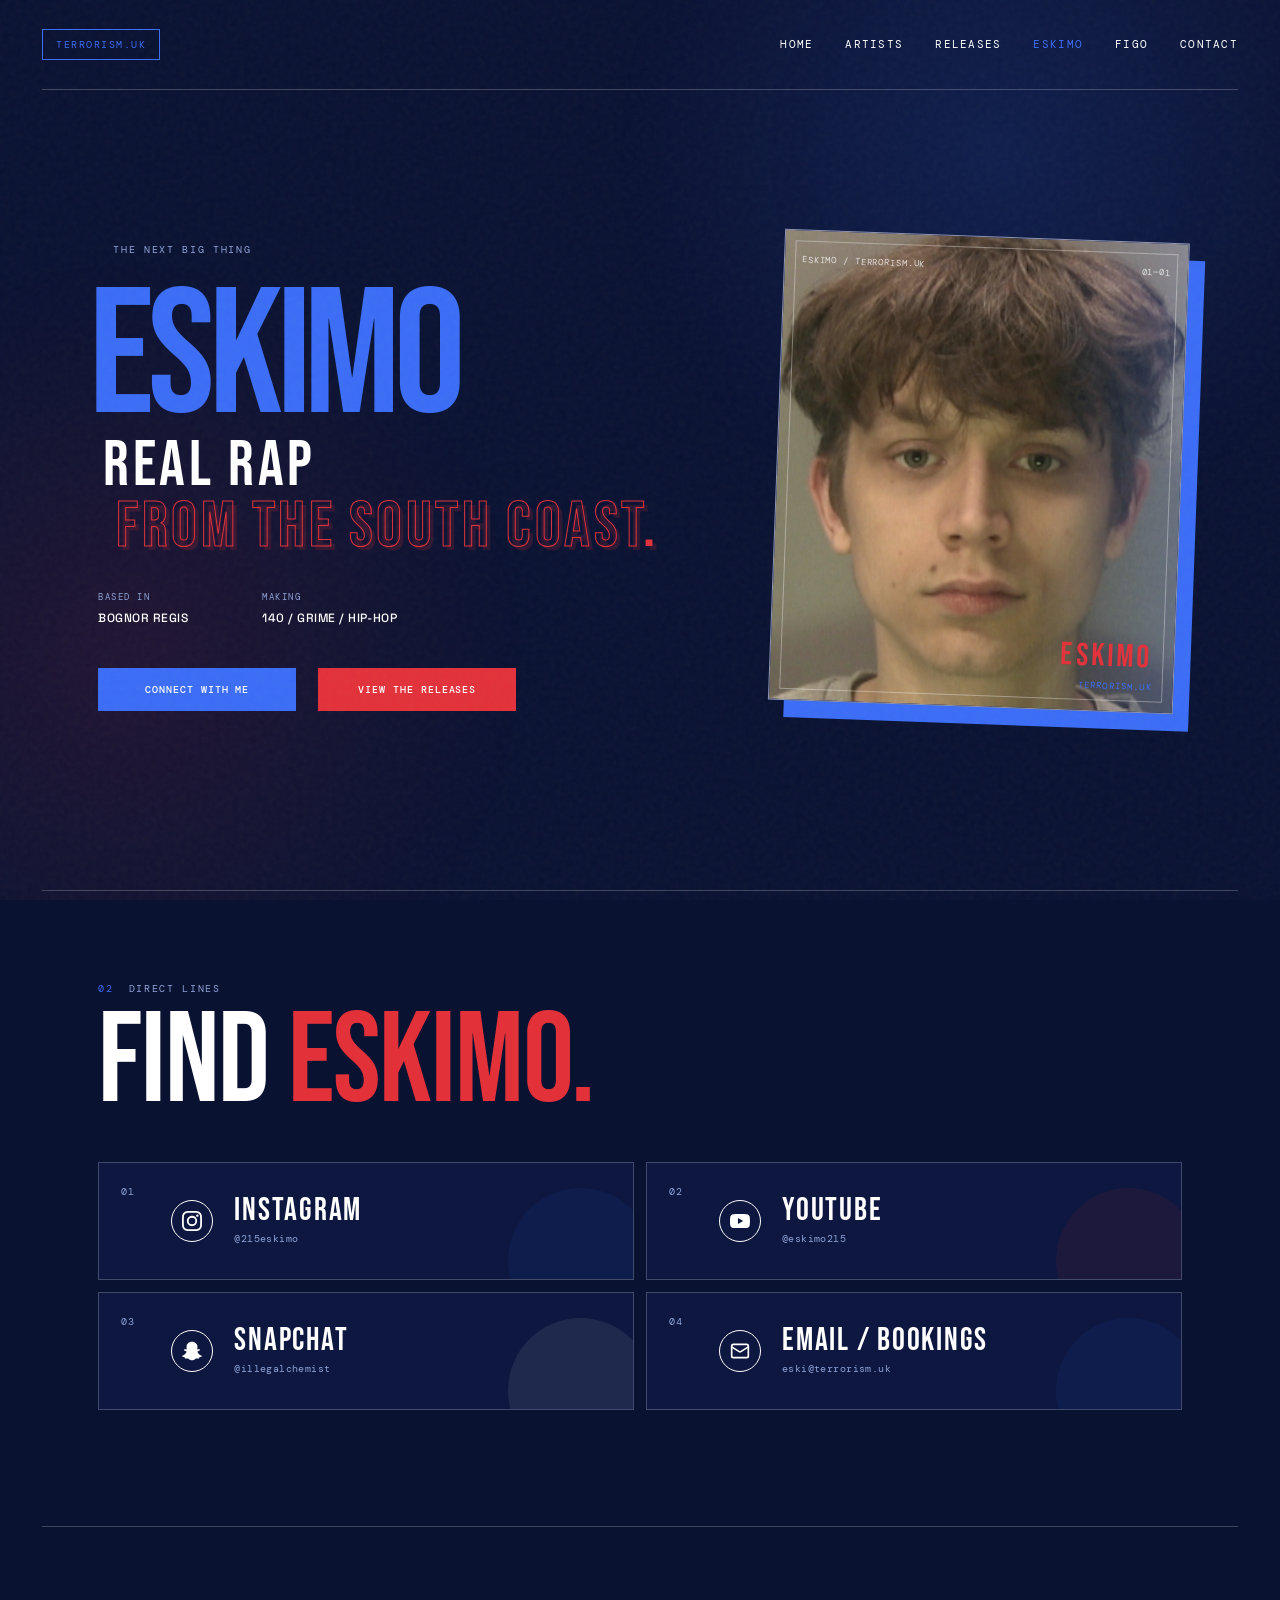
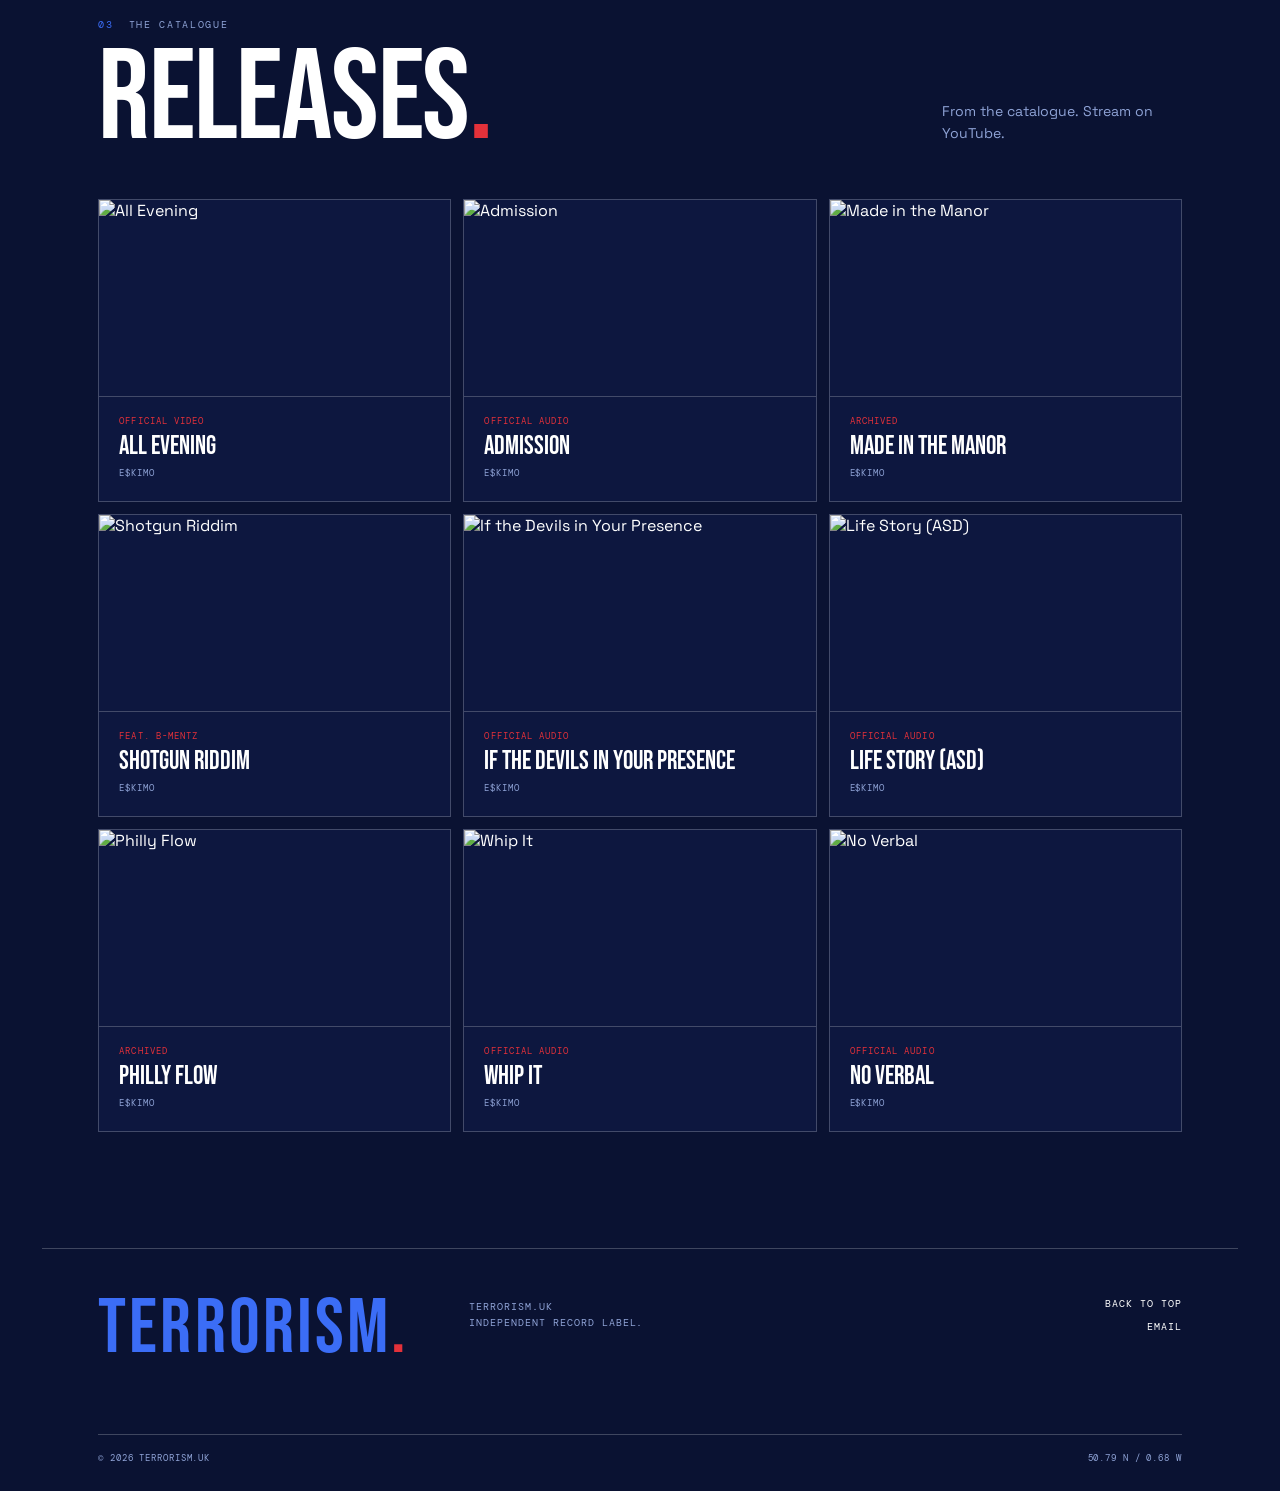
==== eskimo/index.html @ 1699b6bf "NEW ARTIST" ====
<!doctype html>
<html lang="en">
  <head>
    <meta charset="UTF-8" />
    <meta name="viewport" content="width=device-width, initial-scale=1.0, viewport-fit=cover" />
    <meta name="theme-color" content="#0a1232" />
    <meta
      name="description"
      content="Eskimo is a rapper from Bognor Regis making grime, 140 and hip-hop. Official home of terrorism.uk."
    />
    <title>Eskimo / terrorism.uk</title>
    <link rel="preconnect" href="https://fonts.googleapis.com" />
    <link rel="preconnect" href="https://fonts.gstatic.com" crossorigin />
    <link
      href="https://fonts.googleapis.com/css2?family=Bebas+Neue&family=DM+Mono:wght@400;500&family=Space+Grotesk:wght@400;500;600;700&display=swap"
      rel="stylesheet"
    />
    <link rel="stylesheet" href="../styles.css" />
    <script src="../script.js" defer></script>
  </head>
  <body>
    <div class="grain" aria-hidden="true"></div>
    <div class="site-shell">
      <header class="site-header navbar">
        <a class="brand" href="../" aria-label="terrorism.uk home">
          <span class="brand-mark">terrorism.uk</span>
        </a>

        <nav class="navbar-links" aria-label="Primary">
          <a href="../">Home</a>
          <a href="../#roster">Artists</a>
          <a href="../#releases">Releases</a>
          <a href="../eskimo/" aria-current="page">Eskimo</a>
          <a href="../figo/">Figo</a>
          <a href="mailto:eski@terrorism.uk">Contact</a>
        </nav>
      </header>

      <main id="top">
        <section class="hero" aria-labelledby="hero-title">
          <div class="hero-copy">
            <p class="eyebrow"><span></span> the next big thing</p>

            <h1 id="hero-title">
              <span class="hero-title-name">Eskimo</span>
              <span class="hero-title-location">REAL RAP</span>
              <span class="hero-title-frequency">FROM THE SOUTH COAST<span>.</span></span>
            </h1>


            <div class="hero-details" aria-label="Artist details">
              <div>
                <span class="detail-label">Based in</span>
                <strong>Bognor Regis</strong>
              </div>
              <div>
                <span class="detail-label">Making</span>
                <strong>140 / grime / hip-hop</strong>
              </div>
            </div>

            <div class="hero-actions">
              <a class="primary-link" href="#links">
                <span>Connect with me</span>
              </a>
              <a class="primary-link primary-link-red" href="#releases">
                <span>View the releases</span>
              </a>
            </div>
          </div>

          <div class="portrait-wrap">
            <div class="portrait-frame">
              <div class="portrait-meta portrait-meta-top">
                <span>Eskimo / terrorism.uk</span>
                <span>01—01</span>
              </div>


              <img
                class="portrait-image"
                src="../assets/eskimo-profile.png"
                alt="Eskimo, rapper from Bognor Regis"
              />

              <div class="portrait-stamp" aria-hidden="true">
                <span>ESKIMO</span>
                <span>terrorism.uk</span>
              </div>
            </div>

            <div class="portrait-caption">
            </div>
          </div>
        </section>

        <section class="links-section" id="links" aria-labelledby="links-title">
          <div class="section-heading">
            <div>
              <p class="eyebrow"><span>02</span> Direct lines</p>
              <h2 id="links-title">Find <em>Eskimo.</em></h2>
            </div>
          </div>

          <div class="link-list">
            <a
              class="link-card instagram-card"
              href="https://www.instagram.com/215eskimo/"
              target="_blank"
              rel="noreferrer"
            >
              <span class="link-number">01</span>
              <span class="platform-icon" aria-hidden="true">
                <svg viewBox="0 0 24 24" xmlns="http://www.w3.org/2000/svg" fill="currentColor">
                  <path d="M7.0301.084c-1.2768.0602-2.1487.264-2.911.5634-.7888.3075-1.4575.72-2.1228 1.3877-.6652.6677-1.075 1.3368-1.3802 2.127-.2954.7638-.4956 1.6365-.552 2.914-.0564 1.2775-.0689 1.6882-.0626 4.947.0062 3.2586.0206 3.6671.0825 4.9473.061 1.2765.264 2.1482.5635 2.9107.308.7889.72 1.4573 1.388 2.1228.6679.6655 1.3365 1.0743 2.1285 1.38.7632.295 1.6361.4961 2.9134.552 1.2773.056 1.6884.069 4.9462.0627 3.2578-.0062 3.668-.0207 4.9478-.0814 1.28-.0607 2.147-.2652 2.9098-.5633.7889-.3086 1.4578-.72 2.1228-1.3881.665-.6682 1.0745-1.3378 1.3795-2.1284.2957-.7632.4966-1.636.552-2.9124.056-1.2809.0692-1.6898.063-4.948-.0063-3.2583-.021-3.6668-.0817-4.9465-.0607-1.2797-.264-2.1487-.5633-2.9117-.3084-.7889-.72-1.4568-1.3876-2.1228C21.2982 1.33 20.628.9208 19.8378.6165 19.074.321 18.2017.1197 16.9244.0645 15.6471.0093 15.236-.005 11.977.0014 8.718.0076 8.31.0215 7.0301.0839m.1402 21.6932c-1.17-.0509-1.8053-.2453-2.2287-.408-.5606-.216-.96-.4771-1.3819-.895-.422-.4178-.6811-.8186-.9-1.378-.1644-.4234-.3624-1.058-.4171-2.228-.0595-1.2645-.072-1.6442-.079-4.848-.007-3.2037.0053-3.583.0607-4.848.05-1.169.2456-1.805.408-2.2282.216-.5613.4762-.96.895-1.3816.4188-.4217.8184-.6814 1.3783-.9003.423-.1651 1.0575-.3614 2.227-.4171 1.2655-.06 1.6447-.072 4.848-.079 3.2033-.007 3.5835.005 4.8495.0608 1.169.0508 1.8053.2445 2.228.408.5608.216.96.4754 1.3816.895.4217.4194.6816.8176.9005 1.3787.1653.4217.3617 1.056.4169 2.2263.0602 1.2655.0739 1.645.0796 4.848.0058 3.203-.0055 3.5834-.061 4.848-.051 1.17-.245 1.8055-.408 2.2294-.216.5604-.4763.96-.8954 1.3814-.419.4215-.8181.6811-1.3783.9-.4224.1649-1.0577.3617-2.2262.4174-1.2656.0595-1.6448.072-4.8493.079-3.2045.007-3.5825-.006-4.848-.0608M16.953 5.5864A1.44 1.44 0 1 0 18.39 4.144a1.44 1.44 0 0 0-1.437 1.4424M5.8385 12.012c.0067 3.4032 2.7706 6.1557 6.173 6.1493 3.4026-.0065 6.157-2.7701 6.1506-6.1733-.0065-3.4032-2.771-6.1565-6.174-6.1498-3.403.0067-6.156 2.771-6.1496 6.1738M8 12.0077a4 4 0 1 1 4.008 3.9921A3.9996 3.9996 0 0 1 8 12.0077"/>
                </svg>
              </span>
              <span class="link-card-copy">
                <span class="link-platform">Instagram</span>
                <span class="link-handle">@215eskimo</span>
              </span>
            </a>

            <a
              class="link-card youtube-card"
              href="https://www.youtube.com/@eskimo215"
              target="_blank"
              rel="noreferrer"
            >
              <span class="link-number">02</span>
              <span class="platform-icon" aria-hidden="true">
                <svg viewBox="0 0 24 24" xmlns="http://www.w3.org/2000/svg" fill="currentColor">
                  <path d="M23.498 6.186a3.016 3.016 0 0 0-2.122-2.136C19.505 3.545 12 3.545 12 3.545s-7.505 0-9.377.505A3.017 3.017 0 0 0 .502 6.186C0 8.07 0 12 0 12s0 3.93.502 5.814a3.016 3.016 0 0 0 2.122 2.136c1.871.505 9.376.505 9.376.505s7.505 0 9.377-.505a3.015 3.015 0 0 0 2.122-2.136C24 15.93 24 12 24 12s0-3.93-.502-5.814zM9.545 15.568V8.432L15.818 12l-6.273 3.568z"/>
                </svg>
              </span>
              <span class="link-card-copy">
                <span class="link-platform">YouTube</span>
                <span class="link-handle">@eskimo215</span>
              </span>
            </a>

            <a
              class="link-card snapchat-card"
              href="https://www.snapchat.com/add/illegalchemist"
              target="_blank"
              rel="noreferrer"
            >
              <span class="link-number">03</span>
              <span class="platform-icon" aria-hidden="true">
                <svg viewBox="0 0 24 24" xmlns="http://www.w3.org/2000/svg" fill="currentColor">
                  <path d="M12.206.793c.99 0 4.347.276 5.93 3.821.529 1.193.403 3.219.299 4.847l-.003.06c-.012.18-.022.345-.03.51.075.045.203.09.401.09.3-.016.659-.12 1.033-.301.165-.088.344-.104.464-.104.182 0 .359.029.509.09.45.149.734.479.734.838.015.449-.39.839-1.213 1.168-.089.029-.209.075-.344.119-.45.135-1.139.36-1.333.81-.09.224-.061.524.12.868l.015.015c.06.136 1.526 3.475 4.791 4.014.255.044.435.27.42.509 0 .075-.015.149-.045.225-.24.569-1.273.988-3.146 1.271-.059.091-.12.375-.164.57-.029.179-.074.36-.134.553-.076.271-.27.405-.555.405h-.03c-.135 0-.313-.031-.538-.074-.36-.075-.765-.135-1.273-.135-.3 0-.599.015-.913.074-.6.104-1.123.464-1.723.884-.853.599-1.826 1.288-3.294 1.288-.06 0-.119-.015-.18-.015h-.149c-1.468 0-2.427-.675-3.279-1.288-.599-.42-1.107-.779-1.707-.884-.314-.045-.629-.074-.928-.074-.54 0-.958.089-1.272.149-.211.043-.391.074-.54.074-.374 0-.523-.224-.583-.42-.061-.192-.09-.389-.135-.567-.046-.181-.105-.494-.166-.57-1.918-.222-2.95-.642-3.189-1.226-.031-.063-.052-.15-.055-.225-.015-.243.165-.465.42-.509 3.264-.54 4.73-3.879 4.791-4.02l.016-.029c.18-.345.224-.645.119-.869-.195-.434-.884-.658-1.332-.809-.121-.029-.24-.074-.346-.119-1.107-.435-1.257-.93-1.197-1.273.09-.479.674-.793 1.168-.793.146 0 .27.029.383.074.42.194.789.3 1.104.3.234 0 .384-.06.465-.105l-.046-.569c-.098-1.626-.225-3.651.307-4.837C7.392 1.077 10.739.807 11.727.807l.419-.015h.06z"/>
                </svg>
              </span>
              <span class="link-card-copy">
                <span class="link-platform">Snapchat</span>
                <span class="link-handle">@illegalchemist</span>
              </span>
            </a>

            <a class="link-card email-card" href="mailto:eski@terrorism.uk">
              <span class="link-number">04</span>
              <span class="platform-icon" aria-hidden="true">
                <svg viewBox="0 0 24 24" xmlns="http://www.w3.org/2000/svg" fill="none" stroke="currentColor" stroke-width="2" stroke-linecap="round" stroke-linejoin="round">
                  <rect x="2" y="4" width="20" height="16" rx="2"/>
                  <path d="m22 7-8.97 5.7a1.94 1.94 0 0 1-2.06 0L2 7"/>
                </svg>
              </span>
              <span class="link-card-copy">
                <span class="link-platform">Email / bookings</span>
                <span class="link-handle">eski@terrorism.uk</span>
              </span>
            </a>
          </div>
        </section>

        <section class="releases-section" id="releases" aria-labelledby="releases-title">
          <div class="section-heading">
            <div>
              <p class="eyebrow"><span>03</span> The catalogue</p>
              <h2 id="releases-title">Releases<em>.</em></h2>
            </div>
            <p class="section-intro">
              From the catalogue. Stream on YouTube.
            </p>
          </div>

          <div class="releases-grid">
            <a class="release-card" href="https://www.youtube.com/watch?v=vzk3LpV7M34" target="_blank" rel="noreferrer">
              <div class="release-card-media">
                <img src="https://i3.ytimg.com/vi/vzk3LpV7M34/hqdefault.jpg" alt="All Evening" />
              </div>
              <div class="release-card-meta">
                <span class="release-card-type">Official video</span>
                <span class="release-card-title">All Evening</span>
                <span class="release-card-artist">E$KIMO</span>
              </div>
            </a>

            <a class="release-card" href="https://www.youtube.com/watch?v=qd2NdU4p0q4" target="_blank" rel="noreferrer">
              <div class="release-card-media">
                <img src="https://i2.ytimg.com/vi/qd2NdU4p0q4/hqdefault.jpg" alt="Admission" />
              </div>
              <div class="release-card-meta">
                <span class="release-card-type">Official audio</span>
                <span class="release-card-title">Admission</span>
                <span class="release-card-artist">E$KIMO</span>
              </div>
            </a>

            <a class="release-card" href="https://www.youtube.com/watch?v=PYheRVXg3kE" target="_blank" rel="noreferrer">
              <div class="release-card-media">
                <img src="https://i1.ytimg.com/vi/PYheRVXg3kE/hqdefault.jpg" alt="Made in the Manor" />
              </div>
              <div class="release-card-meta">
                <span class="release-card-type">Archived</span>
                <span class="release-card-title">Made in the Manor</span>
                <span class="release-card-artist">E$KIMO</span>
              </div>
            </a>

            <a class="release-card" href="https://www.youtube.com/watch?v=fR-1kdD2FVs" target="_blank" rel="noreferrer">
              <div class="release-card-media">
                <img src="https://i3.ytimg.com/vi/fR-1kdD2FVs/hqdefault.jpg" alt="Shotgun Riddim" />
              </div>
              <div class="release-card-meta">
                <span class="release-card-type">Feat. B-Mentz</span>
                <span class="release-card-title">Shotgun Riddim</span>
                <span class="release-card-artist">E$KIMO</span>
              </div>
            </a>

            <a class="release-card" href="https://www.youtube.com/watch?v=T4jy-WvZN8s" target="_blank" rel="noreferrer">
              <div class="release-card-media">
                <img src="https://i1.ytimg.com/vi/T4jy-WvZN8s/hqdefault.jpg" alt="If the Devils in Your Presence" />
              </div>
              <div class="release-card-meta">
                <span class="release-card-type">Official audio</span>
                <span class="release-card-title">If the Devils in Your Presence</span>
                <span class="release-card-artist">E$KIMO</span>
              </div>
            </a>

            <a class="release-card" href="https://www.youtube.com/watch?v=A7NIfYHKlXw" target="_blank" rel="noreferrer">
              <div class="release-card-media">
                <img src="https://i2.ytimg.com/vi/A7NIfYHKlXw/hqdefault.jpg" alt="Life Story (ASD)" />
              </div>
              <div class="release-card-meta">
                <span class="release-card-type">Official audio</span>
                <span class="release-card-title">Life Story (ASD)</span>
                <span class="release-card-artist">E$KIMO</span>
              </div>
            </a>

            <a class="release-card" href="https://www.youtube.com/watch?v=W2d-I_ZFsV0" target="_blank" rel="noreferrer">
              <div class="release-card-media">
                <img src="https://i4.ytimg.com/vi/W2d-I_ZFsV0/hqdefault.jpg" alt="Philly Flow" />
              </div>
              <div class="release-card-meta">
                <span class="release-card-type">Archived</span>
                <span class="release-card-title">Philly Flow</span>
                <span class="release-card-artist">E$KIMO</span>
              </div>
            </a>

            <a class="release-card" href="https://www.youtube.com/watch?v=vEQ6nJc_kqc" target="_blank" rel="noreferrer">
              <div class="release-card-media">
                <img src="https://i3.ytimg.com/vi/vEQ6nJc_kqc/hqdefault.jpg" alt="Whip It" />
              </div>
              <div class="release-card-meta">
                <span class="release-card-type">Official audio</span>
                <span class="release-card-title">Whip It</span>
                <span class="release-card-artist">E$KIMO</span>
              </div>
            </a>

            <a class="release-card" href="https://www.youtube.com/watch?v=2YgL1L6O3sY" target="_blank" rel="noreferrer">
              <div class="release-card-media">
                <img src="https://i3.ytimg.com/vi/2YgL1L6O3sY/hqdefault.jpg" alt="No Verbal" />
              </div>
              <div class="release-card-meta">
                <span class="release-card-type">Official audio</span>
                <span class="release-card-title">No Verbal</span>
                <span class="release-card-artist">E$KIMO</span>
              </div>
            </a>
          </div>
        </section>

        <section class="signal-strip" aria-label="Coming soon message"></section>
      </main>

      <footer class="site-footer">
        <div class="footer-main">
          <span class="footer-logo">TERRORISM<span>.</span></span>
          <p>terrorism.uk<br />Independent record label.</p>
          <div class="footer-actions">
            <a href="#top">Back to top</a>
            <a href="mailto:eski@terrorism.uk">Email</a>
          </div>
        </div>
        <div class="footer-bottom">
          <span>&copy; <span id="year">2026</span> terrorism.uk</span>
          <span>50.79 N / 0.68 W</span>
        </div>
      </footer>
    </div>
  </body>
</html>
---- styles.css ----
:root {
  --ink: #0a1232;
  --ink-soft: #0f1a45;
  --paper: #ffffff;
  --muted: #8fa3d6;
  --acid: #3b6df6;
  --coral: #e3313a;
  --line: rgba(255, 255, 255, 0.22);
  --display: "Bebas Neue", Impact, "Arial Narrow", sans-serif;
  --body: "Space Grotesk", Arial, sans-serif;
  --mono: "DM Mono", "Courier New", monospace;
}

* {
  box-sizing: border-box;
}

html {
  scroll-behavior: smooth;
}

body {
  margin: 0;
  overflow-x: hidden;
  background: var(--ink);
  color: var(--paper);
  font-family: var(--body);
  -webkit-font-smoothing: antialiased;
  -webkit-text-size-adjust: 100%;
  text-size-adjust: 100%;
}

body::before,
body::after {
  position: fixed;
  z-index: -2;
  display: block;
  content: "";
  pointer-events: none;
}

body::before {
  inset: 0;
  background:
    radial-gradient(circle at 78% 17%, rgba(59, 109, 246, 0.14), transparent 24rem),
    radial-gradient(circle at 10% 73%, rgba(227, 49, 58, 0.1), transparent 25rem);
}

body::after {
  inset: 0;
  z-index: 5;
  opacity: 0.06;
  background-image: url("data:image/svg+xml,%3Csvg viewBox='0 0 180 180' xmlns='http://www.w3.org/2000/svg'%3E%3Cfilter id='n'%3E%3CfeTurbulence type='fractalNoise' baseFrequency='.85' numOctaves='4' stitchTiles='stitch'/%3E%3C/filter%3E%3Crect width='100%25' height='100%25' filter='url(%23n)' opacity='.65'/%3E%3C/svg%3E");
  pointer-events: none;
}

a {
  color: inherit;
  text-decoration: none;
}

button,
a {
  -webkit-tap-highlight-color: transparent;
  touch-action: manipulation;
}

::selection {
  background: var(--acid);
  color: var(--ink);
}

.site-shell {
  width: min(100%, 1440px);
  margin: 0 auto;
  padding: 0 42px;
}

.site-header {
  display: grid;
  grid-template-columns: 1fr auto 1fr;
  align-items: center;
  min-height: 90px;
  border-bottom: 1px solid var(--line);
  font-family: var(--mono);
  font-size: 0.66rem;
  letter-spacing: 0.12em;
  text-transform: uppercase;
}

.brand {
  display: inline-flex;
  align-items: center;
  gap: 12px;
  justify-self: start;
  width: max-content;
}

.brand-mark {
  display: inline-flex;
  align-items: center;
  justify-content: center;
  width: max-content;
  min-width: 31px;
  height: 31px;
  padding: 0 13px;
  border: 1px solid var(--acid);
  color: var(--acid);
  font-family: var(--mono);
  font-size: 0.6rem;
  letter-spacing: 0.16em;
  line-height: 1;
}

.header-status {
  display: flex;
  align-items: center;
  gap: 9px;
  color: var(--muted);
}

.status-dot {
  width: 7px;
  height: 7px;
  border-radius: 50%;
  background: var(--acid);
  box-shadow: 0 0 0 4px rgba(59, 109, 246, 0.35);
}

.header-contact {
  display: inline-flex;
  align-items: center;
  gap: 12px;
  justify-self: end;
  color: #9db8ff;
  transition: color 180ms ease;
}

.header-contact:hover,
.header-contact:focus-visible {
  color: var(--paper);
}

.hero {
  display: grid;
  grid-template-columns: minmax(0, 1fr) minmax(350px, 0.72fr);
  gap: clamp(48px, 9vw, 144px);
  align-items: center;
  min-height: min(800px, calc(100vh - 90px));
  padding: 92px 4.4vw 108px;
}

.hero-copy {
  position: relative;
  z-index: 1;
  padding-bottom: 9px;
}

.eyebrow {
  display: flex;
  align-items: center;
  gap: 15px;
  margin: 0 0 26px;
  color: var(--muted);
  font-family: var(--mono);
  font-size: 0.65rem;
  letter-spacing: 0.16em;
  line-height: 1.2;
  text-transform: uppercase;
}

.eyebrow span {
  color: var(--acid);
}

h1,
h2,
p {
  margin-top: 0;
}

h1 {
  display: flex;
  flex-direction: column;
  margin-bottom: 33px;
  font-family: var(--display);
  font-weight: 400;
  line-height: 0.77;
  text-transform: uppercase;
}

.hero-title-name {
  margin-left: -0.05em;
  color: var(--acid);
  font-size: clamp(5.4rem, 14vw, 13.2rem);
  letter-spacing: -0.035em;
  line-height: 0.85;
}

.hero-title-location,
.hero-title-frequency {
  position: relative;
  width: max-content;
  margin-left: 0.08em;
  font-size: clamp(2.35rem, 5vw, 4.9rem);
  letter-spacing: 0.055em;
  line-height: 0.96;
}

.hero-title-frequency {
  margin-left: 0.28em;
}

.hero-title-location {
  color: var(--paper);
}

.hero-title-frequency {
  color: transparent;
  -webkit-text-stroke: 1px var(--coral);
  text-shadow: 4px 4px 0 rgba(227, 49, 58, 0.16);
}

.hero-title-frequency span {
  color: var(--coral);
  -webkit-text-stroke: 0;
}

.hero-intro {
  max-width: 375px;
  margin-bottom: 35px;
  color: var(--paper);
  font-size: clamp(0.98rem, 1.45vw, 1.15rem);
  line-height: 1.55;
}

.hero-details {
  display: grid;
  grid-template-columns: repeat(2, minmax(130px, max-content));
  gap: 34px;
  margin-bottom: 42px;
}

.hero-details > div {
  display: flex;
  flex-direction: column;
  gap: 8px;
}

.detail-label {
  color: var(--muted);
  font-family: var(--mono);
  font-size: 0.58rem;
  letter-spacing: 0.16em;
  text-transform: uppercase;
}

.hero-details strong {
  max-width: 180px;
  color: var(--paper);
  font-size: 0.75rem;
  font-weight: 500;
  letter-spacing: 0.04em;
  line-height: 1.25;
  text-transform: uppercase;
}

.hero-actions {
  display: flex;
  align-items: center;
  gap: 22px;
}

.primary-link {
  display: inline-flex;
  align-items: center;
  justify-content: center;
  gap: 27px;
  min-width: 198px;
  padding: 15px 18px;
  background: var(--acid);
  color: var(--paper);
  font-family: var(--mono);
  font-size: 0.65rem;
  font-weight: 500;
  letter-spacing: 0.09em;
  text-align: center;
  text-transform: uppercase;
  transition: background 180ms ease, transform 180ms ease, color 180ms ease;
}

.primary-link:hover,
.primary-link:focus-visible {
  background: var(--paper);
  color: var(--ink);
  transform: translate(3px, -3px);
}

.primary-link-red {
  background: var(--coral);
}

.action-note {
  color: var(--muted);
  font-family: var(--mono);
  font-size: 0.58rem;
  letter-spacing: 0.11em;
  text-transform: uppercase;
}

.portrait-wrap {
  width: min(100%, 480px);
  justify-self: end;
  transform: rotate(2.1deg);
}

.portrait-frame {
  position: relative;
  aspect-ratio: 0.86;
  overflow: hidden;
  border: 1px solid rgba(255, 255, 255, 0.5);
  background: #1b2860;
  box-shadow: 16px 17px 0 var(--acid);
  isolation: isolate;
}

.portrait-frame::before,
.portrait-frame::after {
  position: absolute;
  z-index: 3;
  content: "";
  pointer-events: none;
}

.portrait-frame::before {
  inset: 10px;
  border: 1px solid rgba(255, 255, 255, 0.35);
}

.portrait-frame::after {
  top: 0;
  right: 0;
  width: 35%;
  height: 100%;
  background: linear-gradient(90deg, transparent, rgba(59, 109, 246, 0.3));
  mix-blend-mode: screen;
}

.portrait-meta {
  position: absolute;
  z-index: 4;
  display: flex;
  justify-content: space-between;
  width: calc(100% - 34px);
  color: rgba(255, 255, 255, 0.78);
  font-family: var(--mono);
  font-size: 0.55rem;
  letter-spacing: 0.1em;
  text-transform: uppercase;
}

.portrait-meta-top {
  top: 23px;
  left: 17px;
}

.portrait-fallback,
.portrait-image {
  position: absolute;
  inset: 0;
  width: 100%;
  height: 100%;
}

.portrait-fallback {
  overflow: hidden;
  background:
    radial-gradient(ellipse at 46% 38%, rgba(255, 255, 255, 0.85) 0 19%, transparent 19.4%),
    radial-gradient(ellipse at 47% 37%, rgba(100, 118, 200, 0.7) 0 30%, transparent 30.4%),
    linear-gradient(118deg, #4a5ba0 0%, #2a3970 42%, #0f1a45 100%);
  transition: opacity 300ms ease;
}

.portrait-fallback::before {
  position: absolute;
  top: 16%;
  left: 17%;
  width: 66%;
  height: 74%;
  border: 1px solid rgba(255, 255, 255, 0.3);
  border-radius: 49% 49% 44% 44%;
  box-shadow: 0 0 0 30px rgba(255, 255, 255, 0.06), 0 0 0 58px rgba(255, 255, 255, 0.05);
  content: "";
  transform: rotate(-7deg);
}

.portrait-fallback::after {
  position: absolute;
  right: -9%;
  bottom: -4%;
  width: 78%;
  height: 33%;
  border-radius: 50% 50% 0 0;
  background: rgba(10, 18, 50, 0.8);
  content: "";
  transform: rotate(-3deg);
}

.fallback-mark {
  position: absolute;
  top: 20%;
  left: 23%;
  z-index: 1;
  color: rgba(143, 163, 214, 0.9);
  font-family: var(--display);
  font-size: clamp(13rem, 22vw, 20rem);
  line-height: 0.7;
  mix-blend-mode: multiply;
  transform: rotate(-7deg);
}

.fallback-cross {
  position: absolute;
  top: 49%;
  left: 8%;
  z-index: 2;
  width: 84%;
  height: 1px;
  background: var(--coral);
  box-shadow: 0 9px 0 rgba(227, 49, 58, 0.45);
}

.fallback-caption {
  position: absolute;
  bottom: 13%;
  left: 17px;
  z-index: 4;
  color: var(--paper);
  font-family: var(--mono);
  font-size: 0.6rem;
  letter-spacing: 0.12em;
  line-height: 1.65;
  text-transform: uppercase;
}

.portrait-image {
  z-index: 2;
  object-fit: cover;
  opacity: 0;
  filter: saturate(0.72) contrast(1.06);
  transition: opacity 350ms ease;
}

.portrait-frame.photo-ready .portrait-image {
  opacity: 1;
}

.portrait-frame.photo-ready .portrait-fallback {
  opacity: 0;
}

.portrait-stamp {
  position: absolute;
  right: 21px;
  bottom: 20px;
  z-index: 4;
  display: flex;
  flex-direction: column;
  align-items: flex-end;
  gap: 4px;
  color: var(--acid);
  font-family: var(--mono);
  font-size: 0.56rem;
  letter-spacing: 0.13em;
  line-height: 1.2;
  text-align: right;
  text-transform: uppercase;
}

.portrait-stamp span:first-child {
  color: var(--coral);
  font-family: var(--display);
  font-size: 2rem;
  letter-spacing: 0.1em;
}

.portrait-caption {
  display: flex;
  justify-content: space-between;
  gap: 15px;
  padding-top: 20px;
  color: var(--muted);
  font-family: var(--mono);
  font-size: 0.58rem;
  letter-spacing: 0.09em;
  line-height: 1.45;
  text-transform: uppercase;
}

.portrait-caption span:last-child {
  color: var(--acid);
  text-align: right;
}

.links-section {
  padding: 92px 4.4vw 116px;
  border-top: 1px solid var(--line);
}

.section-heading {
  display: flex;
  align-items: flex-end;
  justify-content: space-between;
  gap: 40px;
  margin-bottom: 49px;
}

.section-heading .eyebrow {
  margin-bottom: 18px;
}

h2 {
  margin-bottom: 0;
  color: var(--paper);
  font-family: var(--display);
  font-size: clamp(4.5rem, 10vw, 8.8rem);
  font-weight: 400;
  letter-spacing: -0.01em;
  line-height: 0.78;
  text-transform: uppercase;
}

h2 em {
  color: var(--coral);
  font-style: normal;
}

.section-intro {
  max-width: 240px;
  margin-bottom: 5px;
  color: var(--muted);
  font-size: 0.88rem;
  line-height: 1.55;
}

.link-list {
  display: grid;
  grid-template-columns: repeat(2, minmax(0, 1fr));
  gap: 12px;
}

.link-card {
  position: relative;
  display: grid;
  grid-template-columns: 32px 45px minmax(0, 1fr);
  align-items: center;
  min-height: 118px;
  gap: 18px;
  padding: 20px 22px;
  overflow: hidden;
  border: 1px solid var(--line);
  background: rgba(15, 26, 69, 0.7);
  transition: color 200ms ease, border-color 200ms ease, transform 200ms ease, background 200ms ease;
}

.link-card::after {
  position: absolute;
  right: -20px;
  bottom: -54px;
  width: 145px;
  height: 145px;
  border-radius: 50%;
  background: var(--card-accent, var(--acid));
  content: "";
  opacity: 0.08;
  transition: transform 300ms ease, opacity 300ms ease;
}

.link-card:hover,
.link-card:focus-visible {
  z-index: 1;
  border-color: var(--card-accent, var(--acid));
  background: var(--card-accent, var(--acid));
  color: var(--paper);
  transform: translateY(-4px);
}

.link-card:hover::after,
.link-card:focus-visible::after {
  opacity: 0.16;
  transform: scale(1.65);
}

.link-number {
  align-self: start;
  padding-top: 2px;
  color: var(--muted);
  font-family: var(--mono);
  font-size: 0.6rem;
  letter-spacing: 0.08em;
}

.link-card:hover .link-number,
.link-card:focus-visible .link-number {
  color: rgba(255, 255, 255, 0.75);
}

.platform-icon {
  position: relative;
  z-index: 1;
  display: grid;
  width: 42px;
  height: 42px;
  place-items: center;
  border: 1px solid currentColor;
  border-radius: 50%;
}

.platform-icon svg {
  display: block;
  width: 20px;
  height: 20px;
}

.link-card-copy {
  position: relative;
  z-index: 1;
  display: flex;
  flex-direction: column;
  gap: 6px;
  min-width: 0;
}

.link-platform {
  font-family: var(--display);
  font-size: 2rem;
  letter-spacing: 0.055em;
  line-height: 0.9;
  text-transform: uppercase;
}

.link-handle {
  overflow: hidden;
  color: var(--muted);
  font-family: var(--mono);
  font-size: 0.64rem;
  letter-spacing: 0.04em;
  line-height: 1.3;
  text-overflow: ellipsis;
  white-space: nowrap;
}

.link-card:hover .link-handle,
.link-card:focus-visible .link-handle {
  color: rgba(255, 255, 255, 0.85);
}

.instagram-card {
  --card-accent: var(--acid);
}

.youtube-card {
  --card-accent: var(--coral);
}

.snapchat-card {
  --card-accent: #ffffff;
}

.snapchat-card:hover,
.snapchat-card:focus-visible {
  color: var(--ink);
}

.snapchat-card:hover .link-number,
.snapchat-card:focus-visible .link-number,
.snapchat-card:hover .link-handle,
.snapchat-card:focus-visible .link-handle {
  color: rgba(10, 18, 50, 0.65);
}

.email-card {
  --card-accent: #3b6df6;
}

.soundcloud-card {
  --card-accent: var(--coral);
}

.signal-strip {
  display: flex;
  align-items: center;
  gap: 22px;
  padding: 17px 4.4vw;
  border-top: 1px solid var(--line);
  border-bottom: 1px solid var(--line);
  color: var(--acid);
  font-family: var(--mono);
  font-size: 0.6rem;
  letter-spacing: 0.12em;
  line-height: 1;
  text-transform: uppercase;
}

.signal-strip-line {
  width: min(100px, 12vw);
  height: 1px;
  background: var(--acid);
}

.signal-strip-line-short {
  width: 28px;
  background: var(--coral);
}

.signal-strip:empty {
  display: block;
  height: 1px;
  padding: 0;
  border: none;
  border-bottom: 1px solid var(--line);
}

.site-footer {
  padding: 50px 4.4vw 26px;
}

.footer-main {
  display: grid;
  grid-template-columns: 1fr 1fr 1fr;
  align-items: start;
  gap: 30px;
  padding-bottom: 74px;
}

.footer-logo {
  color: var(--acid);
  font-family: var(--display);
  font-size: clamp(3rem, 6vw, 5.3rem);
  letter-spacing: 0.04em;
  line-height: 0.8;
}

.footer-logo span {
  color: var(--coral);
}

.footer-main p {
  margin-bottom: 0;
  color: var(--muted);
  font-family: var(--mono);
  font-size: 0.6rem;
  letter-spacing: 0.1em;
  line-height: 1.7;
  text-transform: uppercase;
}

.footer-actions {
  display: flex;
  flex-direction: column;
  align-items: flex-end;
  gap: 13px;
  font-family: var(--mono);
  font-size: 0.6rem;
  letter-spacing: 0.1em;
  line-height: 1;
  text-transform: uppercase;
}

.footer-actions a {
  color: var(--paper);
  transition: color 180ms ease;
}

.footer-actions a:hover,
.footer-actions a:focus-visible {
  color: var(--acid);
}

.footer-bottom {
  display: flex;
  justify-content: space-between;
  gap: 20px;
  padding-top: 17px;
  border-top: 1px solid var(--line);
  color: var(--muted);
  font-family: var(--mono);
  font-size: 0.55rem;
  letter-spacing: 0.1em;
  line-height: 1.4;
  text-transform: uppercase;
}

:focus-visible {
  outline: 2px solid var(--acid);
  outline-offset: 5px;
}

@media (max-width: 900px) {
  .site-shell {
    padding: 0 24px;
  }

  .hero {
    grid-template-columns: minmax(0, 1fr) minmax(280px, 0.65fr);
    gap: 44px;
    padding-right: 2vw;
    padding-left: 2vw;
  }

  .hero-title-name {
    font-size: clamp(5rem, 13.5vw, 9.6rem);
  }

  .hero-title-location,
  .hero-title-frequency {
    font-size: clamp(2rem, 4.8vw, 3.8rem);
  }

  .links-section,
  .signal-strip,
  .site-footer {
    padding-right: 2vw;
    padding-left: 2vw;
  }
}

@media (max-width: 780px) {
  .site-shell {
    padding: 0 16px;
  }

  .site-header {
    grid-template-columns: 1fr auto;
    min-height: 74px;
  }

  .header-status {
    display: none;
  }

  .header-contact {
    font-size: 0.6rem;
  }

  .hero {
    display: flex;
    flex-direction: column;
    align-items: stretch;
    min-height: auto;
    gap: 56px;
    padding: 56px 0 92px;
  }

  .hero-copy {
    padding: 0;
  }

  .eyebrow {
    margin-bottom: 21px;
  }

  h1 {
    margin-bottom: 28px;
  }

  .hero-title-name {
    font-size: clamp(5.6rem, 22vw, 9.4rem);
  }

  .hero-title-location,
  .hero-title-frequency {
    margin-left: 0.04em;
    font-size: clamp(2.2rem, 11vw, 4.2rem);
  }

  .hero-intro {
    max-width: 320px;
    margin-bottom: 30px;
    font-size: 0.95rem;
  }

  .hero-details {
    grid-template-columns: repeat(2, minmax(120px, max-content));
    gap: 18px;
    margin-bottom: 36px;
  }

  .hero-details strong {
    max-width: 145px;
    font-size: 0.66rem;
  }

  .hero-actions {
    align-items: flex-start;
    flex-direction: column;
    gap: 16px;
  }

  .portrait-wrap {
    width: calc(100% - 15px);
    max-width: 430px;
    margin-right: 3px;
    margin-left: auto;
  }

  .portrait-frame {
    box-shadow: 11px 12px 0 var(--acid);
  }

  .links-section {
    padding-top: 70px;
    padding-bottom: 87px;
  }

  .section-heading {
    display: block;
    margin-bottom: 36px;
  }

  .section-heading .eyebrow {
    margin-bottom: 17px;
  }

  h2 {
    font-size: clamp(4.8rem, 20vw, 7rem);
  }

  .section-intro {
    max-width: 280px;
    margin: 26px 0 0;
    font-size: 0.8rem;
  }

  .link-list {
    grid-template-columns: 1fr;
    gap: 9px;
  }

  .link-card {
    grid-template-columns: 25px 44px minmax(0, 1fr);
    min-height: 116px;
    gap: 13px;
    padding: 16px 15px;
  }

  .link-platform {
    font-size: 1.8rem;
  }

  .link-handle {
    font-size: 0.58rem;
  }

  .signal-strip {
    flex-wrap: wrap;
    gap: 12px 15px;
    padding: 16px 0;
    font-size: 0.53rem;
  }

  .signal-strip-line {
    width: 33px;
  }

  .site-footer {
    padding: 42px 0 max(21px, env(safe-area-inset-bottom));
  }

  .footer-main {
    grid-template-columns: 1fr 1fr;
    gap: 34px 20px;
    padding-bottom: 57px;
  }

  .footer-logo {
    font-size: 4.2rem;
  }

  .footer-main p {
    grid-column: 1 / -1;
    grid-row: 2;
  }

  .footer-actions {
    grid-column: 2;
    grid-row: 1;
  }

  .footer-bottom {
    flex-wrap: wrap;
    justify-content: flex-start;
    gap: 7px 18px;
  }
}

@media (max-width: 380px) {
  .site-shell {
    padding: 0 12px;
  }

  .brand-mark {
    font-size: 0.52rem;
    letter-spacing: 0.13em;
    padding: 0 10px;
  }

  .hero {
    gap: 44px;
    padding-top: 44px;
    padding-bottom: 76px;
  }

  .hero-title-name {
    font-size: clamp(5rem, 26vw, 8rem);
  }

  .hero-details {
    grid-template-columns: repeat(2, minmax(105px, max-content));
    gap: 13px;
  }

  .hero-details strong {
    font-size: 0.62rem;
  }

  .primary-link {
    min-width: 100%;
  }

  .link-card {
    grid-template-columns: 20px 38px minmax(0, 1fr);
    gap: 9px;
    padding: 14px 12px;
  }

  .link-platform {
    font-size: 1.6rem;
  }

  .link-handle {
    font-size: 0.55rem;
  }
}

@media (prefers-reduced-motion: reduce) {
  html {
    scroll-behavior: auto;
  }

  *,
  *::before,
  *::after {
    transition-duration: 0.01ms !important;
  }
}

/* ===== Label home portal ===== */
.site-header.navbar {
  grid-template-columns: auto 1fr;
}

.navbar-links {
  display: flex;
  align-items: center;
  justify-content: flex-end;
  gap: 32px;
}

.navbar-links a {
  color: var(--paper);
  transition: color 180ms ease;
}

.navbar-links a[aria-current="page"] {
  color: var(--acid);
}

.navbar-links a:hover,
.navbar-links a:focus-visible {
  color: var(--acid);
}

.home-hero {
  grid-template-columns: minmax(0, 1fr) minmax(320px, 0.62fr);
}

.home-hero h1 {
  flex-direction: row;
  flex-wrap: nowrap;
  align-items: baseline;
  column-gap: 0.02em;
}

.home-title-name {
  margin-left: -0.02em;
  color: var(--acid);
  font-size: clamp(3.4rem, 8vw, 7.6rem);
  letter-spacing: -0.01em;
  line-height: 0.85;
}

.home-title-tld {
  width: max-content;
  margin-left: 0.1em;
  color: transparent;
  -webkit-text-stroke: 1px var(--coral);
  text-shadow: 4px 4px 0 rgba(227, 49, 58, 0.16);
  font-size: clamp(2.3rem, 5.5vw, 5.6rem);
  line-height: 1;
}

.home-title-tld span {
  color: var(--coral);
  -webkit-text-stroke: 0;
}

.label-plate {
  position: relative;
  display: flex;
  flex-direction: column;
  justify-content: space-between;
  justify-self: end;
  width: min(100%, 480px);
  aspect-ratio: 1;
  padding: 30px;
  overflow: hidden;
  border: 1px solid rgba(255, 255, 255, 0.5);
  background: #1b2860;
  box-shadow: 16px 17px 0 var(--coral);
  transform: rotate(-2deg);
  isolation: isolate;
}

.label-plate::after {
  position: absolute;
  top: 0;
  right: 0;
  z-index: 1;
  width: 40%;
  height: 100%;
  background: linear-gradient(90deg, transparent, rgba(59, 109, 246, 0.28));
  content: "";
  mix-blend-mode: screen;
  pointer-events: none;
}

.label-plate-top,
.label-plate-bottom {
  position: relative;
  z-index: 2;
  color: rgba(255, 255, 255, 0.8);
  font-family: var(--mono);
  font-size: 0.6rem;
  letter-spacing: 0.12em;
  line-height: 1.7;
  text-transform: uppercase;
}

.label-plate-bottom {
  color: var(--muted);
}

.label-plate-mark {
  position: relative;
  z-index: 2;
  color: var(--acid);
  font-family: var(--display);
  font-size: clamp(9rem, 20vw, 15rem);
  line-height: 0.7;
}

.roster-section,
.releases-section {
  padding: 92px 4.4vw 116px;
  border-top: 1px solid var(--line);
}

.roster-grid {
  display: grid;
  grid-template-columns: repeat(3, minmax(0, 1fr));
  gap: 12px;
}

.artist-card {
  position: relative;
  display: flex;
  flex-direction: column;
  min-height: 340px;
  overflow: hidden;
  border: 1px solid var(--line);
  background: rgba(15, 26, 69, 0.7);
  transition: color 200ms ease, border-color 200ms ease, transform 200ms ease;
}

.artist-card:hover,
.artist-card:focus-visible {
  border-color: var(--acid);
  transform: translateY(-4px);
}

.artist-card-media {
  aspect-ratio: 1 / 1;
  overflow: hidden;
  border-bottom: 1px solid var(--line);
}

.artist-card-media img {
  display: block;
  width: 100%;
  height: 100%;
  object-fit: cover;
  filter: saturate(0.72) contrast(1.06);
}

.artist-card-meta {
  display: flex;
  flex-direction: column;
  gap: 8px;
  padding: 20px 22px 24px;
}

.artist-card-index {
  color: var(--muted);
  font-family: var(--mono);
  font-size: 0.58rem;
  letter-spacing: 0.14em;
}

.artist-card-name {
  color: var(--paper);
  font-family: var(--display);
  font-size: 2.4rem;
  line-height: 0.9;
  text-transform: uppercase;
}

.artist-card-tag {
  color: var(--acid);
  font-family: var(--mono);
  font-size: 0.58rem;
  letter-spacing: 0.1em;
  text-transform: uppercase;
}

.artist-card-soon {
  align-items: center;
  justify-content: center;
  gap: 12px;
  border-style: dashed;
  background: transparent;
  text-align: center;
}

.artist-card-soon .artist-card-name,
.artist-card-soon .artist-card-tag {
  color: var(--muted);
}

.releases-grid {
  display: grid;
  grid-template-columns: repeat(3, minmax(0, 1fr));
  gap: 12px;
  margin-top: 49px;
}

.release-card {
  display: flex;
  flex-direction: column;
  overflow: hidden;
  border: 1px solid var(--line);
  background: rgba(15, 26, 69, 0.7);
  transition: border-color 200ms ease, transform 200ms ease;
}

.release-card:hover,
.release-card:focus-visible {
  border-color: var(--coral);
  transform: translateY(-4px);
}

.release-card-media {
  aspect-ratio: 16 / 9;
  overflow: hidden;
  border-bottom: 1px solid var(--line);
}

.release-card-media img {
  display: block;
  width: 100%;
  height: 100%;
  object-fit: cover;
  filter: saturate(0.85) contrast(1.04);
}

.release-card-meta {
  display: flex;
  flex-direction: column;
  gap: 7px;
  padding: 18px 20px 22px;
}

.release-card-type {
  color: var(--coral);
  font-family: var(--mono);
  font-size: 0.56rem;
  letter-spacing: 0.12em;
  text-transform: uppercase;
}

.release-card-title {
  color: var(--paper);
  font-family: var(--display);
  font-size: 1.6rem;
  line-height: 1;
  text-transform: uppercase;
}

.release-card-artist {
  color: var(--muted);
  font-family: var(--mono);
  font-size: 0.56rem;
  letter-spacing: 0.1em;
  text-transform: uppercase;
}

@media (max-width: 900px) {
  .roster-section,
  .releases-section {
    padding-right: 2vw;
    padding-left: 2vw;
  }

  .roster-grid,
  .releases-grid {
    grid-template-columns: repeat(2, minmax(0, 1fr));
  }
}

@media (max-width: 780px) {
  .site-header.navbar {
    grid-template-columns: 1fr;
    gap: 16px;
    padding: 18px 0;
  }

  .navbar-links {
    flex-wrap: wrap;
    justify-content: flex-start;
    gap: 14px 22px;
  }

  .label-plate {
    width: calc(100% - 15px);
    margin-right: 3px;
  }

  .roster-grid,
  .releases-grid {
    grid-template-columns: 1fr;
  }
}

@media (max-width: 780px) {
  .hero-copy {
    text-align: center;
  }

  .hero .eyebrow,
  .section-heading .eyebrow {
    justify-content: center;
  }

  .hero h1 {
    align-items: center;
  }

  .home-hero h1 {
    align-items: baseline;
    justify-content: center;
  }

  .hero-intro,
  .section-intro {
    margin-right: auto;
    margin-left: auto;
  }

  .hero-details {
    justify-content: center;
  }

  .hero-actions {
    align-items: center;
  }

  .portrait-wrap,
  .label-plate {
    margin-right: auto;
    margin-left: auto;
  }

  .section-heading {
    text-align: center;
  }

  .site-header.navbar .brand {
    justify-self: center;
  }

  .navbar-links {
    justify-content: center;
  }

  .footer-main {
    grid-template-columns: 1fr;
    justify-items: center;
    text-align: center;
    gap: 18px;
    padding-bottom: 40px;
  }

  .footer-main p {
    grid-column: auto;
    grid-row: auto;
  }

  .footer-actions {
    grid-column: auto;
    grid-row: auto;
    align-items: center;
  }

  .footer-bottom {
    justify-content: center;
    text-align: center;
  }
}
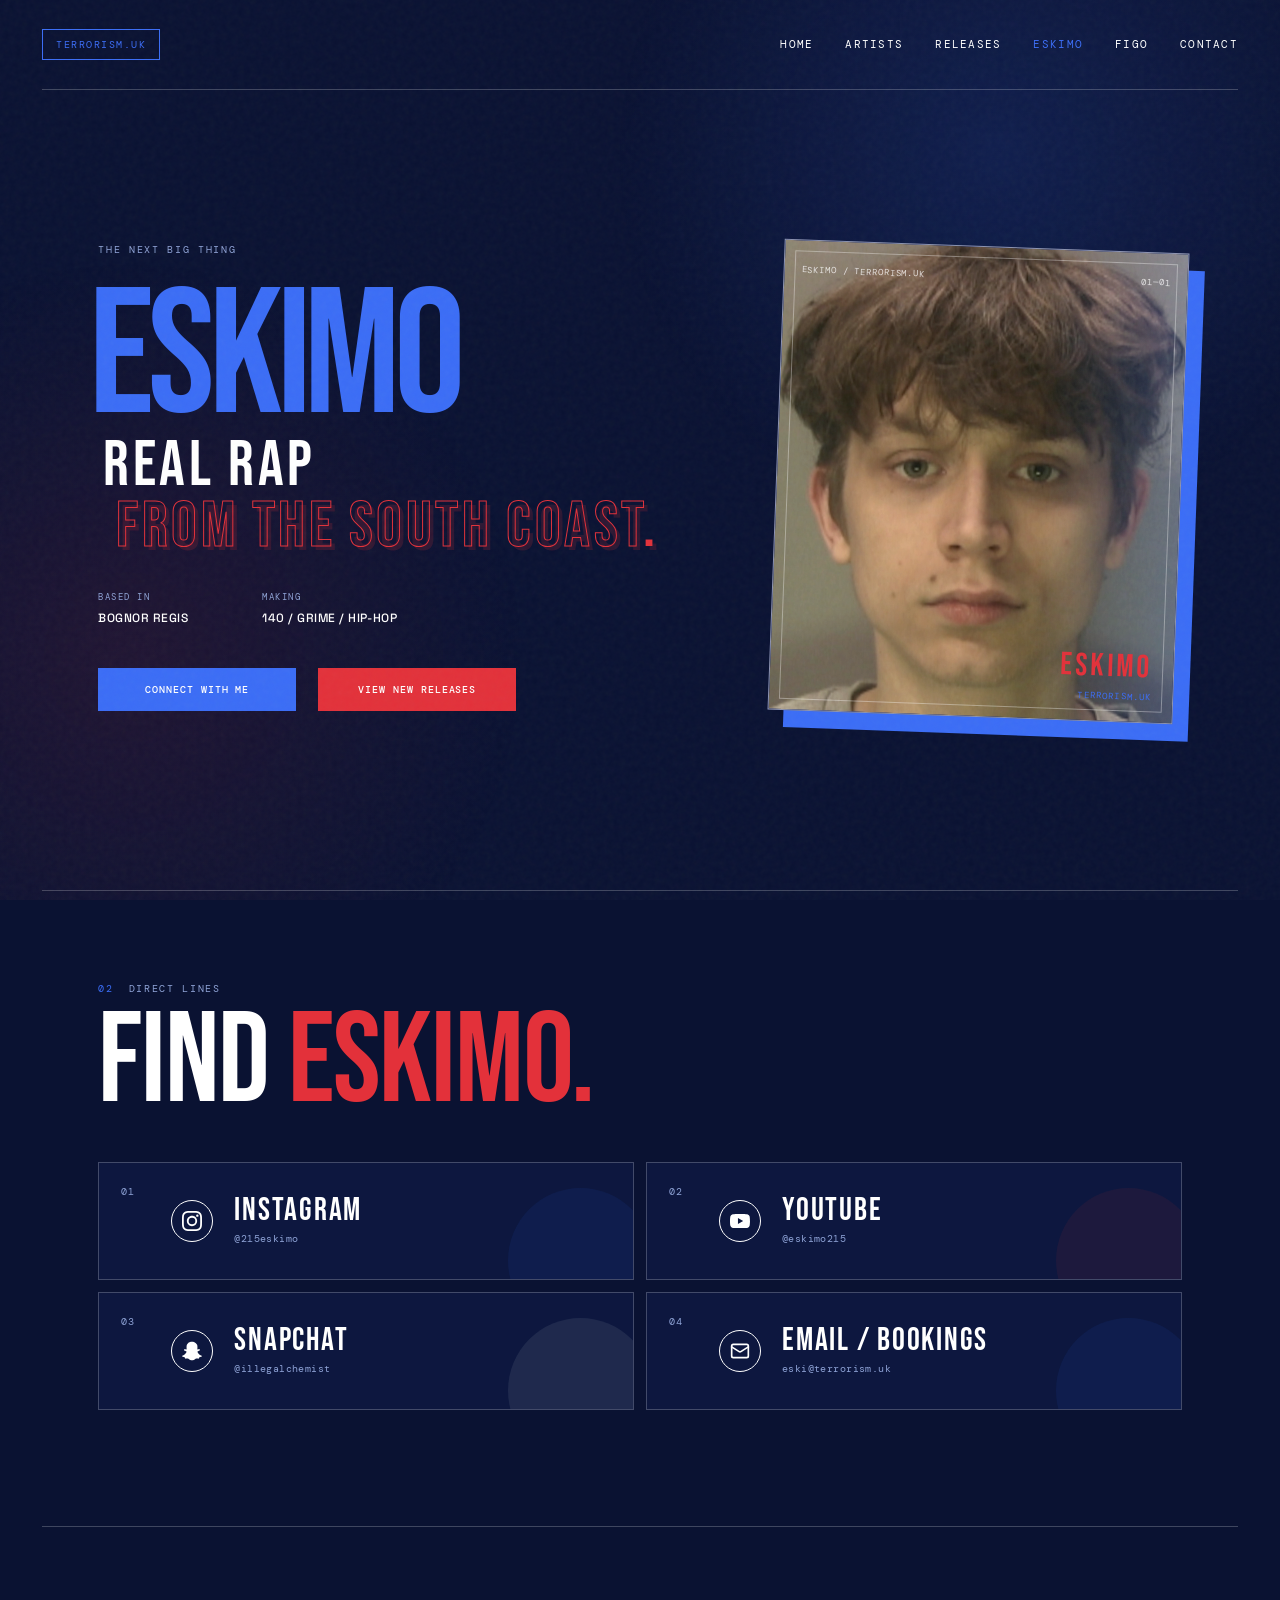
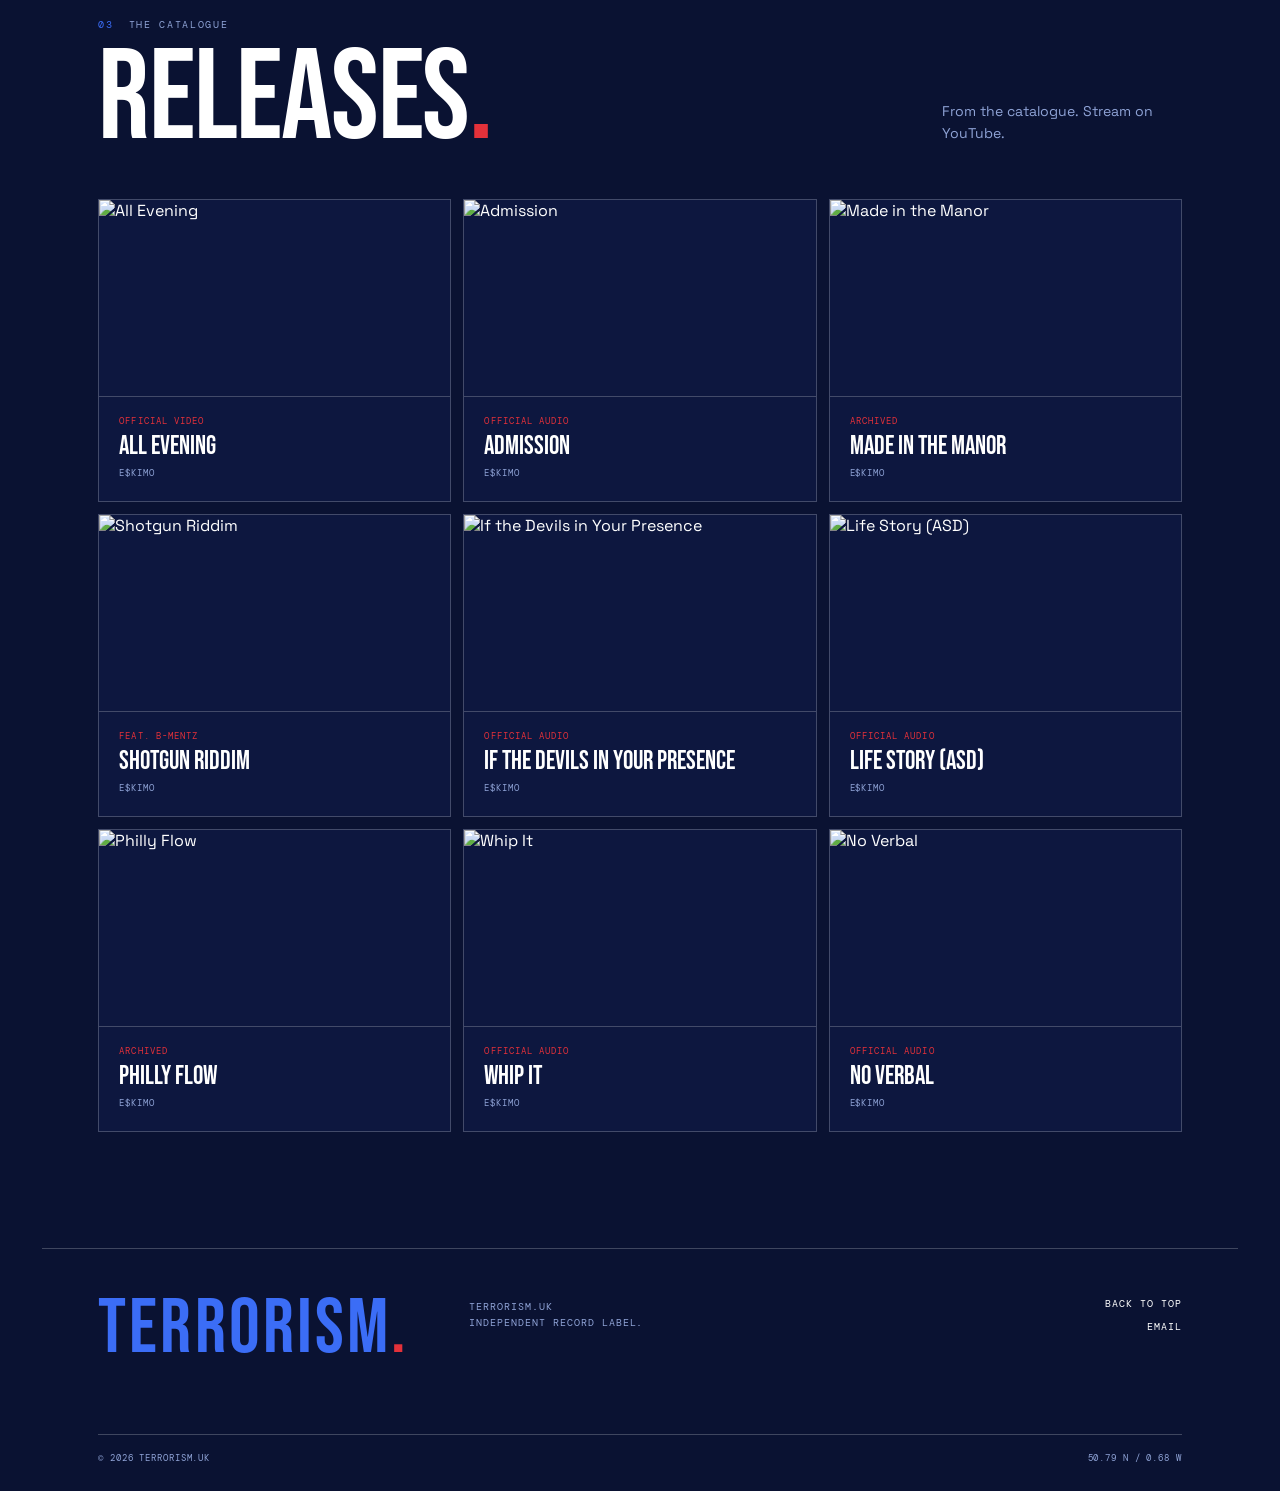
==== commit 0e2c5b0e: "final push for the night" ====
--- a/eskimo/index.html
+++ b/eskimo/index.html
@@ -9,6 +9,11 @@
       content="Eskimo is a rapper from Bognor Regis making grime, 140 and hip-hop. Official home of terrorism.uk."
     />
     <title>Eskimo / terrorism.uk</title>
+    <link rel="icon" type="image/png" href="../assets/LOGO.png" />
+    <meta property="og:title" content="Eskimo / terrorism.uk" />
+    <meta property="og:image" content="../assets/eskimo-profile.png" />
+    <meta name="twitter:card" content="summary_large_image" />
+    <meta name="twitter:image" content="../assets/eskimo-profile.png" />
     <link rel="preconnect" href="https://fonts.googleapis.com" />
     <link rel="preconnect" href="https://fonts.gstatic.com" crossorigin />
     <link
@@ -19,7 +24,6 @@
     <script src="../script.js" defer></script>
   </head>
   <body>
-    <div class="grain" aria-hidden="true"></div>
     <div class="site-shell">
       <header class="site-header navbar">
         <a class="brand" href="../" aria-label="terrorism.uk home">
@@ -39,7 +43,7 @@
       <main id="top">
         <section class="hero" aria-labelledby="hero-title">
           <div class="hero-copy">
-            <p class="eyebrow"><span></span> the next big thing</p>
+            <p class="eyebrow">the next big thing</p>
 
             <h1 id="hero-title">
               <span class="hero-title-name">Eskimo</span>
@@ -64,7 +68,7 @@
                 <span>Connect with me</span>
               </a>
               <a class="primary-link primary-link-red" href="#releases">
-                <span>View the releases</span>
+                <span>View new releases</span>
               </a>
             </div>
           </div>
@@ -87,9 +91,6 @@
                 <span>ESKIMO</span>
                 <span>terrorism.uk</span>
               </div>
-            </div>
-
-            <div class="portrait-caption">
             </div>
           </div>
         </section>
--- a/styles.css
+++ b/styles.css
@@ -112,35 +112,6 @@
   line-height: 1;
 }
 
-.header-status {
-  display: flex;
-  align-items: center;
-  gap: 9px;
-  color: var(--muted);
-}
-
-.status-dot {
-  width: 7px;
-  height: 7px;
-  border-radius: 50%;
-  background: var(--acid);
-  box-shadow: 0 0 0 4px rgba(59, 109, 246, 0.35);
-}
-
-.header-contact {
-  display: inline-flex;
-  align-items: center;
-  gap: 12px;
-  justify-self: end;
-  color: #9db8ff;
-  transition: color 180ms ease;
-}
-
-.header-contact:hover,
-.header-contact:focus-visible {
-  color: var(--paper);
-}
-
 .hero {
   display: grid;
   grid-template-columns: minmax(0, 1fr) minmax(350px, 0.72fr);
@@ -300,14 +271,6 @@
   background: var(--coral);
 }
 
-.action-note {
-  color: var(--muted);
-  font-family: var(--mono);
-  font-size: 0.58rem;
-  letter-spacing: 0.11em;
-  text-transform: uppercase;
-}
-
 .portrait-wrap {
   width: min(100%, 480px);
   justify-self: end;
@@ -364,83 +327,11 @@
   left: 17px;
 }
 
-.portrait-fallback,
 .portrait-image {
   position: absolute;
   inset: 0;
   width: 100%;
   height: 100%;
-}
-
-.portrait-fallback {
-  overflow: hidden;
-  background:
-    radial-gradient(ellipse at 46% 38%, rgba(255, 255, 255, 0.85) 0 19%, transparent 19.4%),
-    radial-gradient(ellipse at 47% 37%, rgba(100, 118, 200, 0.7) 0 30%, transparent 30.4%),
-    linear-gradient(118deg, #4a5ba0 0%, #2a3970 42%, #0f1a45 100%);
-  transition: opacity 300ms ease;
-}
-
-.portrait-fallback::before {
-  position: absolute;
-  top: 16%;
-  left: 17%;
-  width: 66%;
-  height: 74%;
-  border: 1px solid rgba(255, 255, 255, 0.3);
-  border-radius: 49% 49% 44% 44%;
-  box-shadow: 0 0 0 30px rgba(255, 255, 255, 0.06), 0 0 0 58px rgba(255, 255, 255, 0.05);
-  content: "";
-  transform: rotate(-7deg);
-}
-
-.portrait-fallback::after {
-  position: absolute;
-  right: -9%;
-  bottom: -4%;
-  width: 78%;
-  height: 33%;
-  border-radius: 50% 50% 0 0;
-  background: rgba(10, 18, 50, 0.8);
-  content: "";
-  transform: rotate(-3deg);
-}
-
-.fallback-mark {
-  position: absolute;
-  top: 20%;
-  left: 23%;
-  z-index: 1;
-  color: rgba(143, 163, 214, 0.9);
-  font-family: var(--display);
-  font-size: clamp(13rem, 22vw, 20rem);
-  line-height: 0.7;
-  mix-blend-mode: multiply;
-  transform: rotate(-7deg);
-}
-
-.fallback-cross {
-  position: absolute;
-  top: 49%;
-  left: 8%;
-  z-index: 2;
-  width: 84%;
-  height: 1px;
-  background: var(--coral);
-  box-shadow: 0 9px 0 rgba(227, 49, 58, 0.45);
-}
-
-.fallback-caption {
-  position: absolute;
-  bottom: 13%;
-  left: 17px;
-  z-index: 4;
-  color: var(--paper);
-  font-family: var(--mono);
-  font-size: 0.6rem;
-  letter-spacing: 0.12em;
-  line-height: 1.65;
-  text-transform: uppercase;
 }
 
 .portrait-image {
@@ -455,10 +346,6 @@
   opacity: 1;
 }
 
-.portrait-frame.photo-ready .portrait-fallback {
-  opacity: 0;
-}
-
 .portrait-stamp {
   position: absolute;
   right: 21px;
@@ -482,24 +369,6 @@
   font-family: var(--display);
   font-size: 2rem;
   letter-spacing: 0.1em;
-}
-
-.portrait-caption {
-  display: flex;
-  justify-content: space-between;
-  gap: 15px;
-  padding-top: 20px;
-  color: var(--muted);
-  font-family: var(--mono);
-  font-size: 0.58rem;
-  letter-spacing: 0.09em;
-  line-height: 1.45;
-  text-transform: uppercase;
-}
-
-.portrait-caption span:last-child {
-  color: var(--acid);
-  text-align: right;
 }
 
 .links-section {
@@ -835,14 +704,6 @@
     min-height: 74px;
   }
 
-  .header-status {
-    display: none;
-  }
-
-  .header-contact {
-    font-size: 0.6rem;
-  }
-
   .hero {
     display: flex;
     flex-direction: column;
@@ -1082,18 +943,35 @@
 }
 
 .home-hero {
-  grid-template-columns: minmax(0, 1fr) minmax(320px, 0.62fr);
+  grid-template-columns: 1fr;
+  text-align: center;
+}
+
+.home-hero .hero-copy {
+  max-width: 1000px;
+  margin-right: auto;
+  margin-left: auto;
+}
+
+.home-hero .hero-intro {
+  max-width: 620px;
+  margin-right: auto;
+  margin-left: auto;
 }
 
 .home-hero h1 {
   flex-direction: row;
   flex-wrap: nowrap;
   align-items: baseline;
-  column-gap: 0.02em;
+  justify-content: center;
+  column-gap: 0.08em;
+}
+
+.home-hero .hero-actions {
+  justify-content: center;
 }
 
 .home-title-name {
-  margin-left: -0.02em;
   color: var(--acid);
   font-size: clamp(3.4rem, 8vw, 7.6rem);
   letter-spacing: -0.01em;
@@ -1102,72 +980,11 @@
 
 .home-title-tld {
   width: max-content;
-  margin-left: 0.1em;
   color: transparent;
   -webkit-text-stroke: 1px var(--coral);
   text-shadow: 4px 4px 0 rgba(227, 49, 58, 0.16);
-  font-size: clamp(2.3rem, 5.5vw, 5.6rem);
-  line-height: 1;
-}
-
-.home-title-tld span {
-  color: var(--coral);
-  -webkit-text-stroke: 0;
-}
-
-.label-plate {
-  position: relative;
-  display: flex;
-  flex-direction: column;
-  justify-content: space-between;
-  justify-self: end;
-  width: min(100%, 480px);
-  aspect-ratio: 1;
-  padding: 30px;
-  overflow: hidden;
-  border: 1px solid rgba(255, 255, 255, 0.5);
-  background: #1b2860;
-  box-shadow: 16px 17px 0 var(--coral);
-  transform: rotate(-2deg);
-  isolation: isolate;
-}
-
-.label-plate::after {
-  position: absolute;
-  top: 0;
-  right: 0;
-  z-index: 1;
-  width: 40%;
-  height: 100%;
-  background: linear-gradient(90deg, transparent, rgba(59, 109, 246, 0.28));
-  content: "";
-  mix-blend-mode: screen;
-  pointer-events: none;
-}
-
-.label-plate-top,
-.label-plate-bottom {
-  position: relative;
-  z-index: 2;
-  color: rgba(255, 255, 255, 0.8);
-  font-family: var(--mono);
-  font-size: 0.6rem;
-  letter-spacing: 0.12em;
-  line-height: 1.7;
-  text-transform: uppercase;
-}
-
-.label-plate-bottom {
-  color: var(--muted);
-}
-
-.label-plate-mark {
-  position: relative;
-  z-index: 2;
-  color: var(--acid);
-  font-family: var(--display);
-  font-size: clamp(9rem, 20vw, 15rem);
-  line-height: 0.7;
+  font-size: clamp(3.4rem, 8vw, 7.6rem);
+  line-height: 0.85;
 }
 
 .roster-section,
@@ -1350,11 +1167,6 @@
     gap: 14px 22px;
   }
 
-  .label-plate {
-    width: calc(100% - 15px);
-    margin-right: 3px;
-  }
-
   .roster-grid,
   .releases-grid {
     grid-template-columns: 1fr;
@@ -1394,8 +1206,7 @@
     align-items: center;
   }
 
-  .portrait-wrap,
-  .label-plate {
+  .portrait-wrap {
     margin-right: auto;
     margin-left: auto;
   }
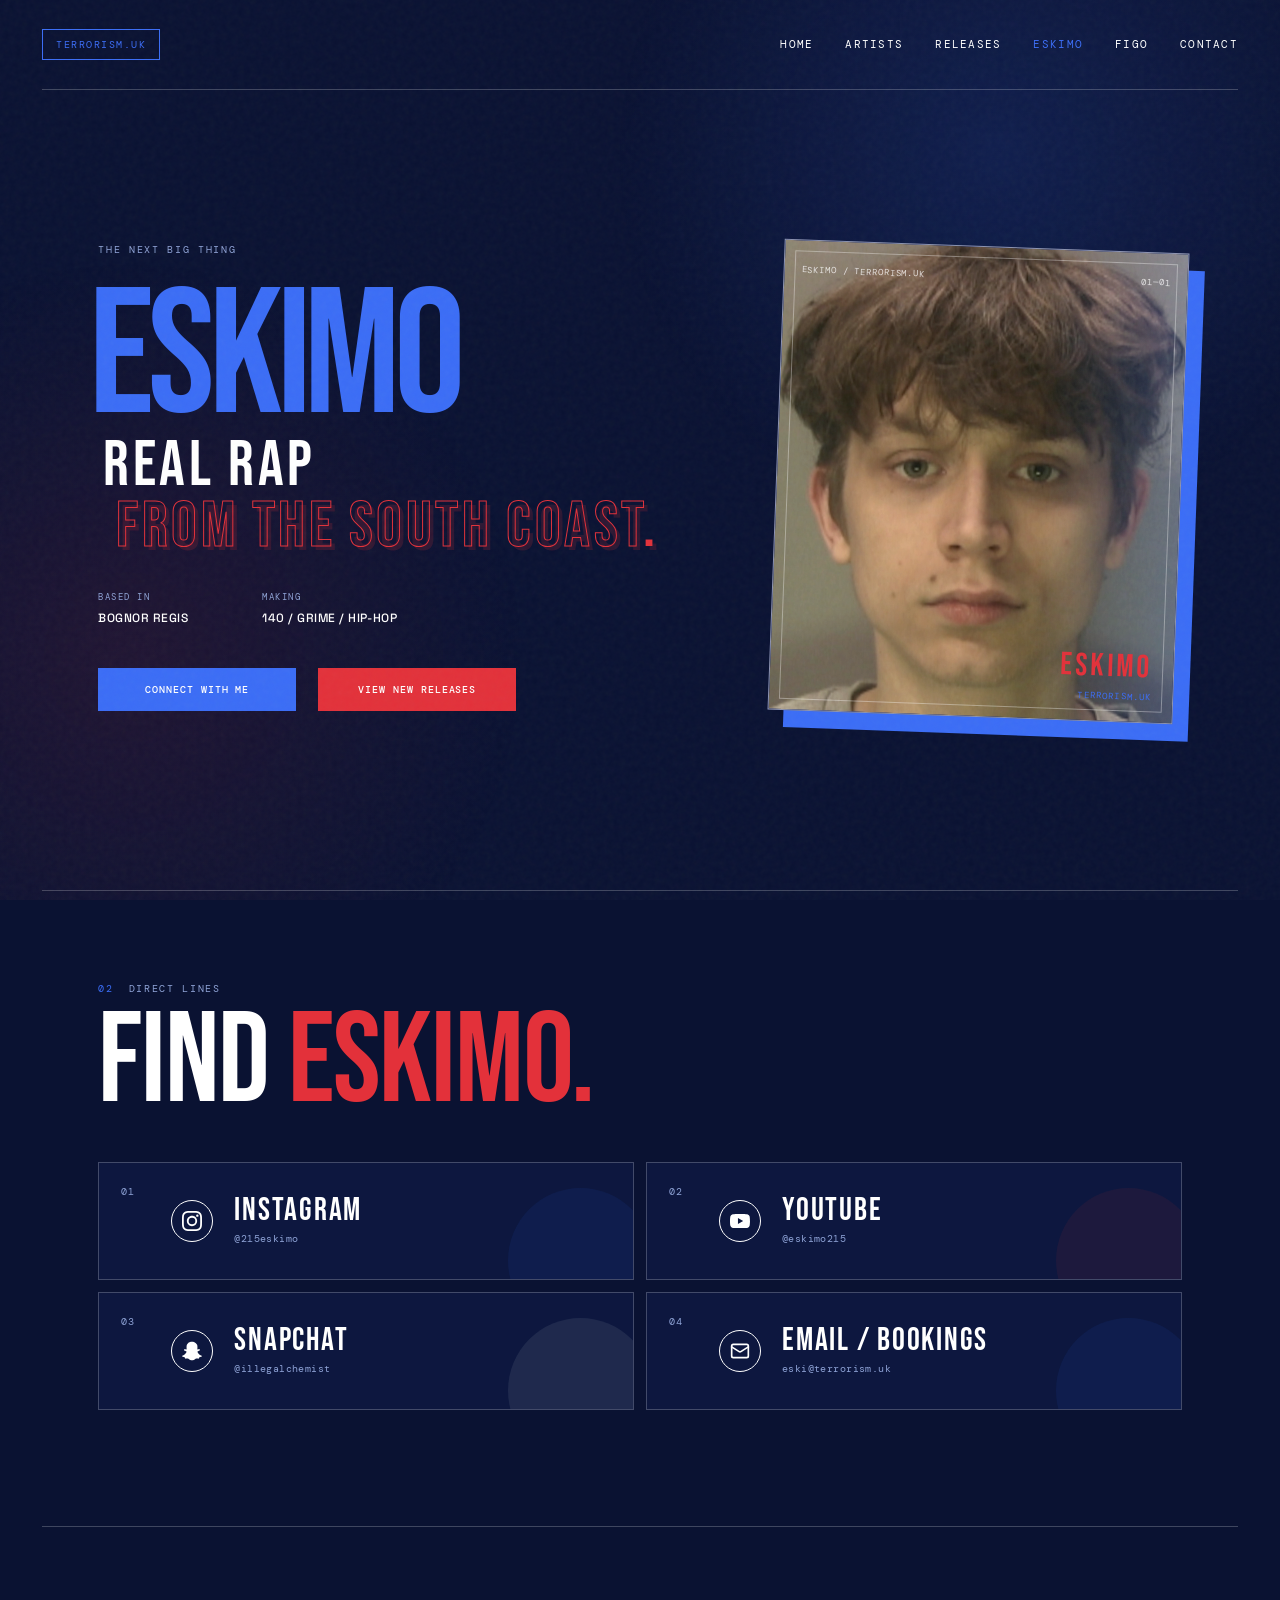
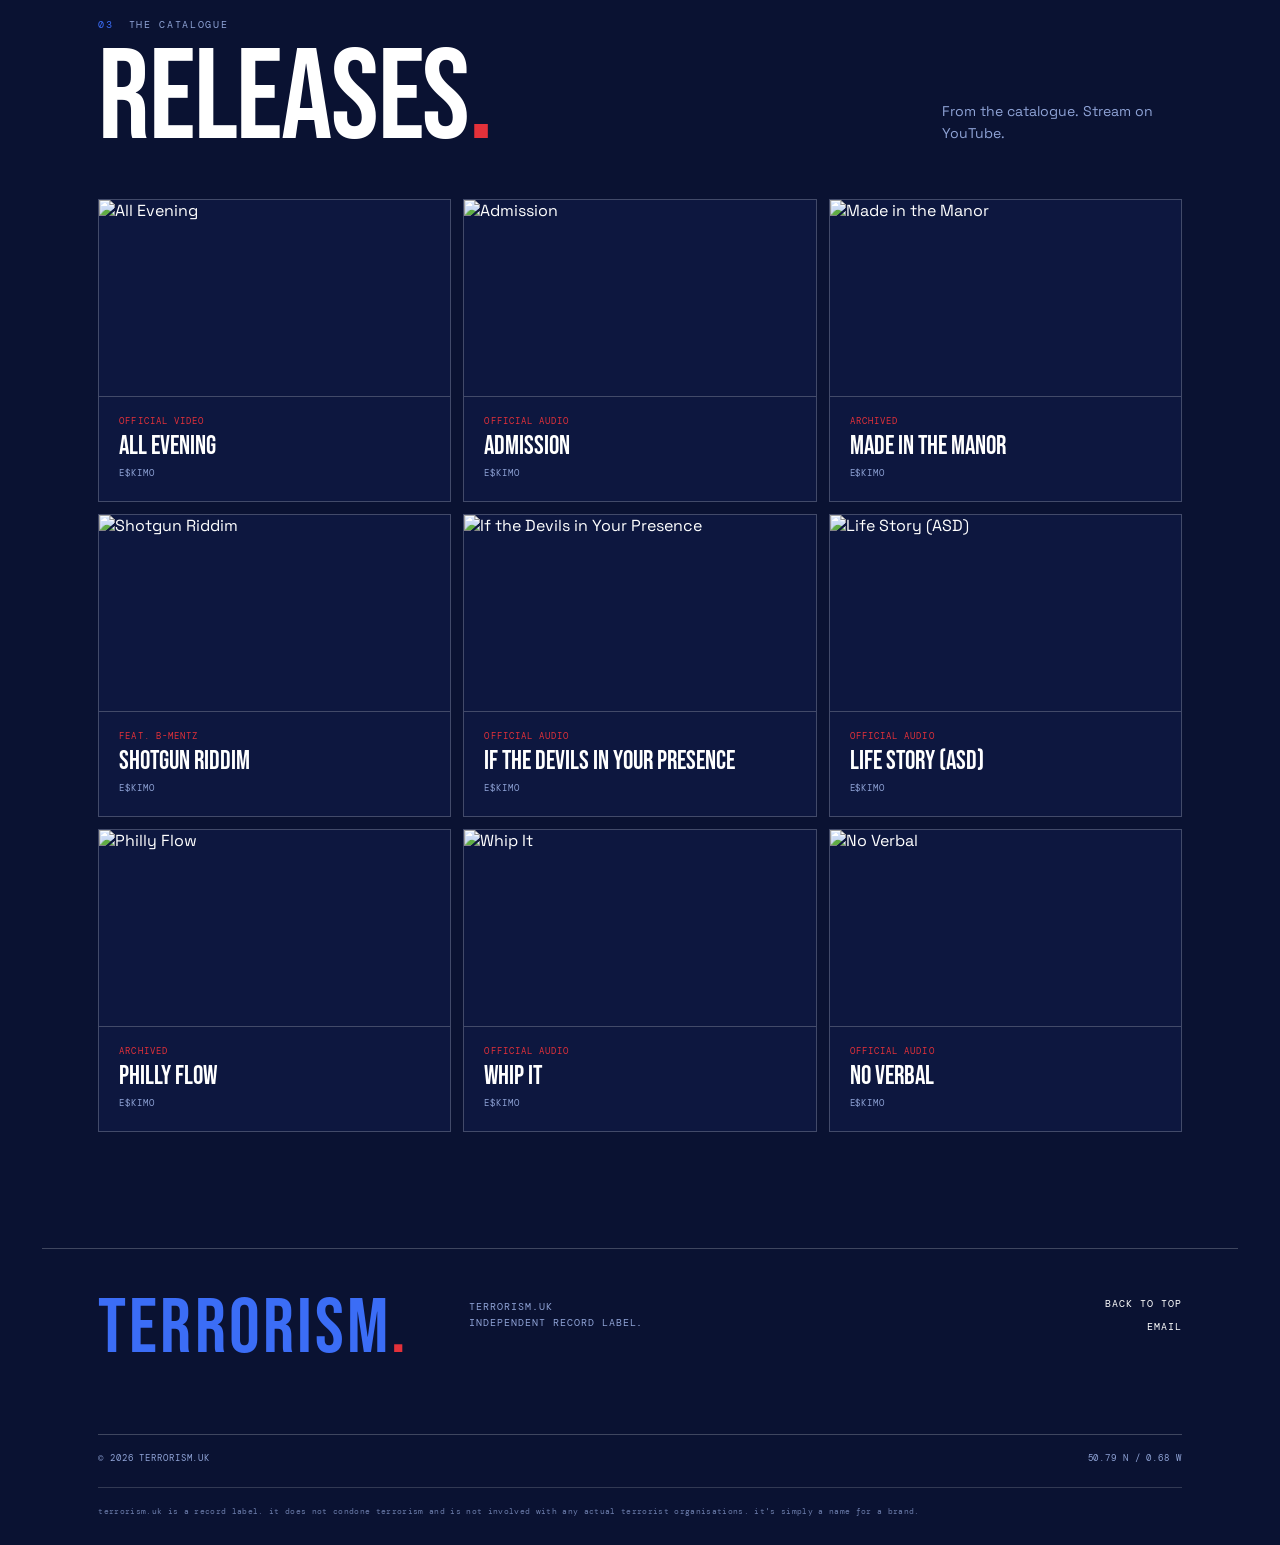
==== commit d47b96fe: "added disclaimer too footer" ====
--- a/eskimo/index.html
+++ b/eskimo/index.html
@@ -36,7 +36,7 @@
           <a href="../#releases">Releases</a>
           <a href="../eskimo/" aria-current="page">Eskimo</a>
           <a href="../figo/">Figo</a>
-          <a href="mailto:eski@terrorism.uk">Contact</a>
+          <a href="mailto:admin@terrorism.uk">Contact</a>
         </nav>
       </header>
 
@@ -296,13 +296,16 @@
           <p>terrorism.uk<br />Independent record label.</p>
           <div class="footer-actions">
             <a href="#top">Back to top</a>
-            <a href="mailto:eski@terrorism.uk">Email</a>
+            <a href="mailto:admin@terrorism.uk">Email</a>
           </div>
         </div>
         <div class="footer-bottom">
           <span>&copy; <span id="year">2026</span> terrorism.uk</span>
           <span>50.79 N / 0.68 W</span>
         </div>
+        <p class="footer-disclaimer">
+          terrorism.uk is a record label. it does not condone terrorism and is not involved with any actual terrorist organisations. it's simply a name for a brand.
+        </p>
       </footer>
     </div>
   </body>
--- a/styles.css
+++ b/styles.css
@@ -660,6 +660,19 @@
   text-transform: uppercase;
 }
 
+.footer-disclaimer {
+  margin: 22px 0 0;
+  padding-top: 17px;
+  border-top: 1px solid var(--line);
+  color: var(--muted);
+  font-family: var(--mono);
+  font-size: 0.52rem;
+  letter-spacing: 0.04em;
+  line-height: 1.7;
+  text-transform: none;
+  opacity: 0.75;
+}
+
 :focus-visible {
   outline: 2px solid var(--acid);
   outline-offset: 5px;
@@ -1246,4 +1259,8 @@
     justify-content: center;
     text-align: center;
   }
-}
+
+  .footer-disclaimer {
+    text-align: center;
+  }
+}
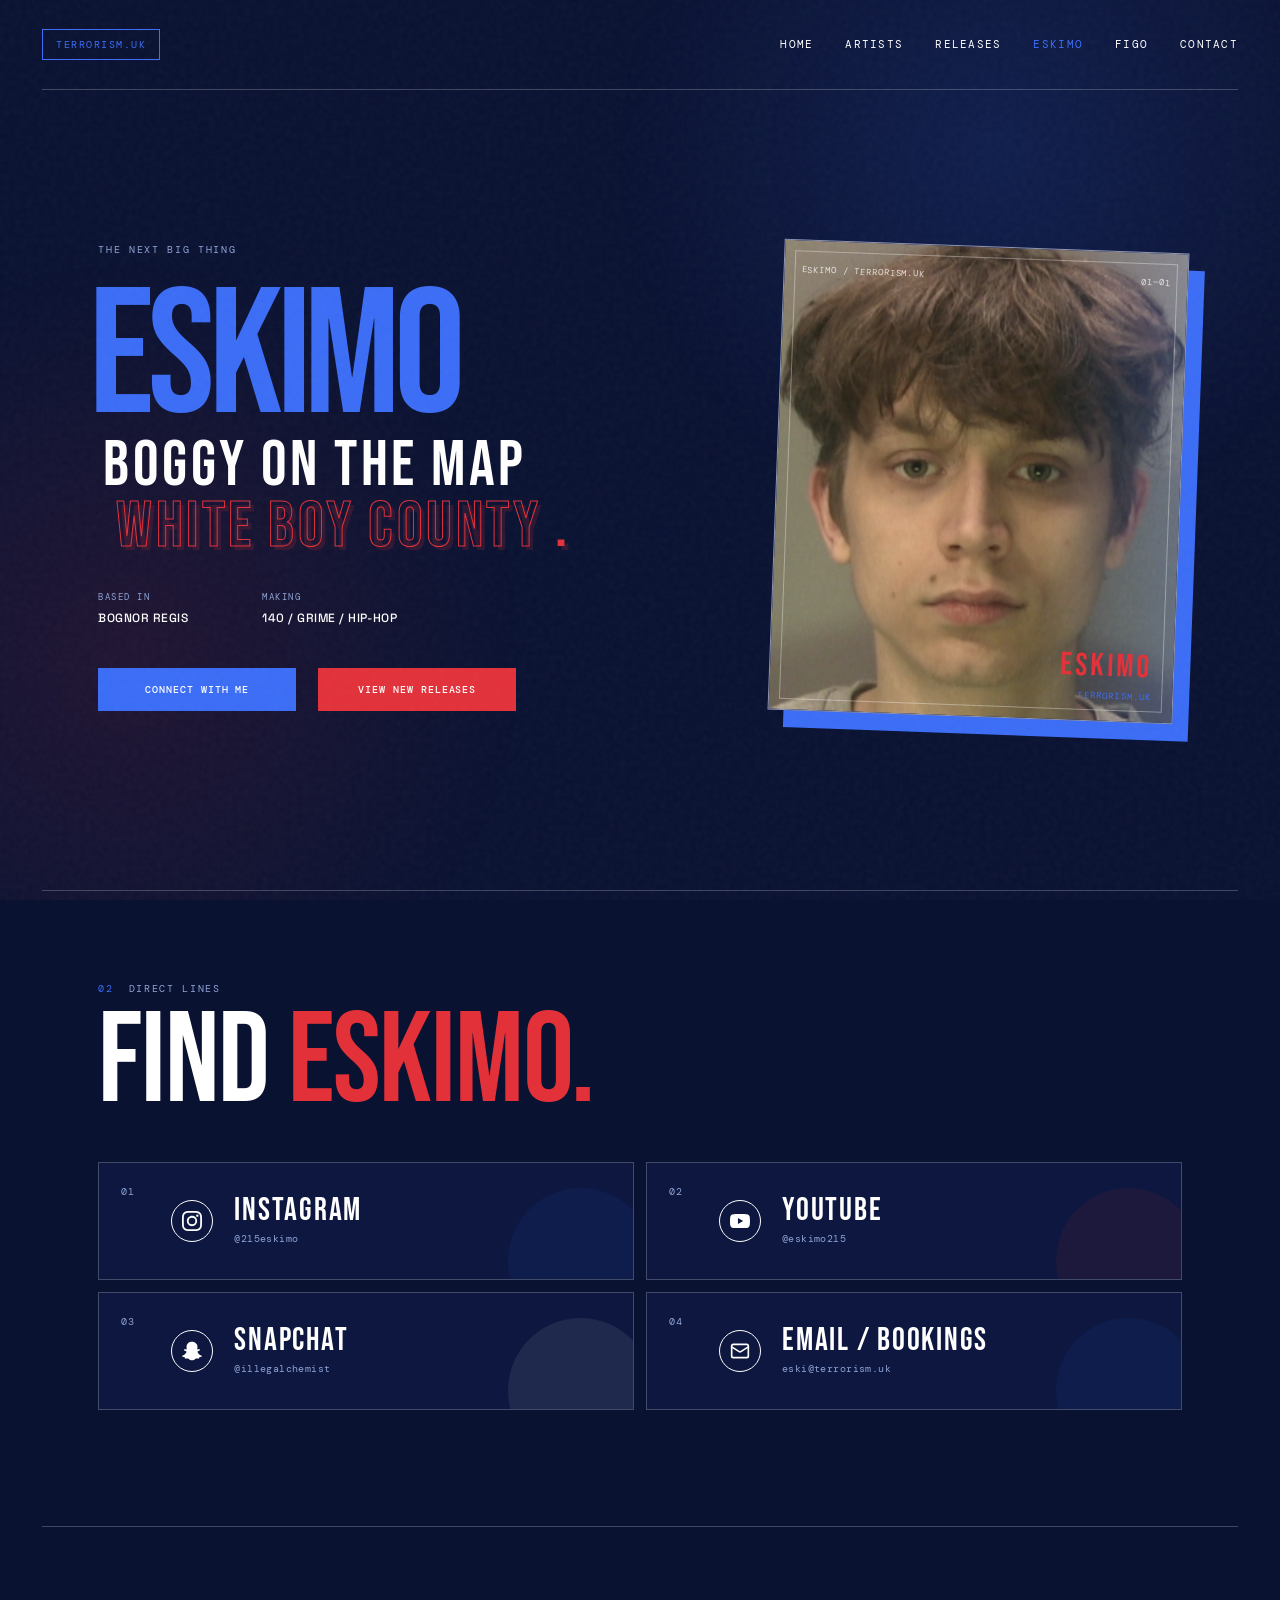
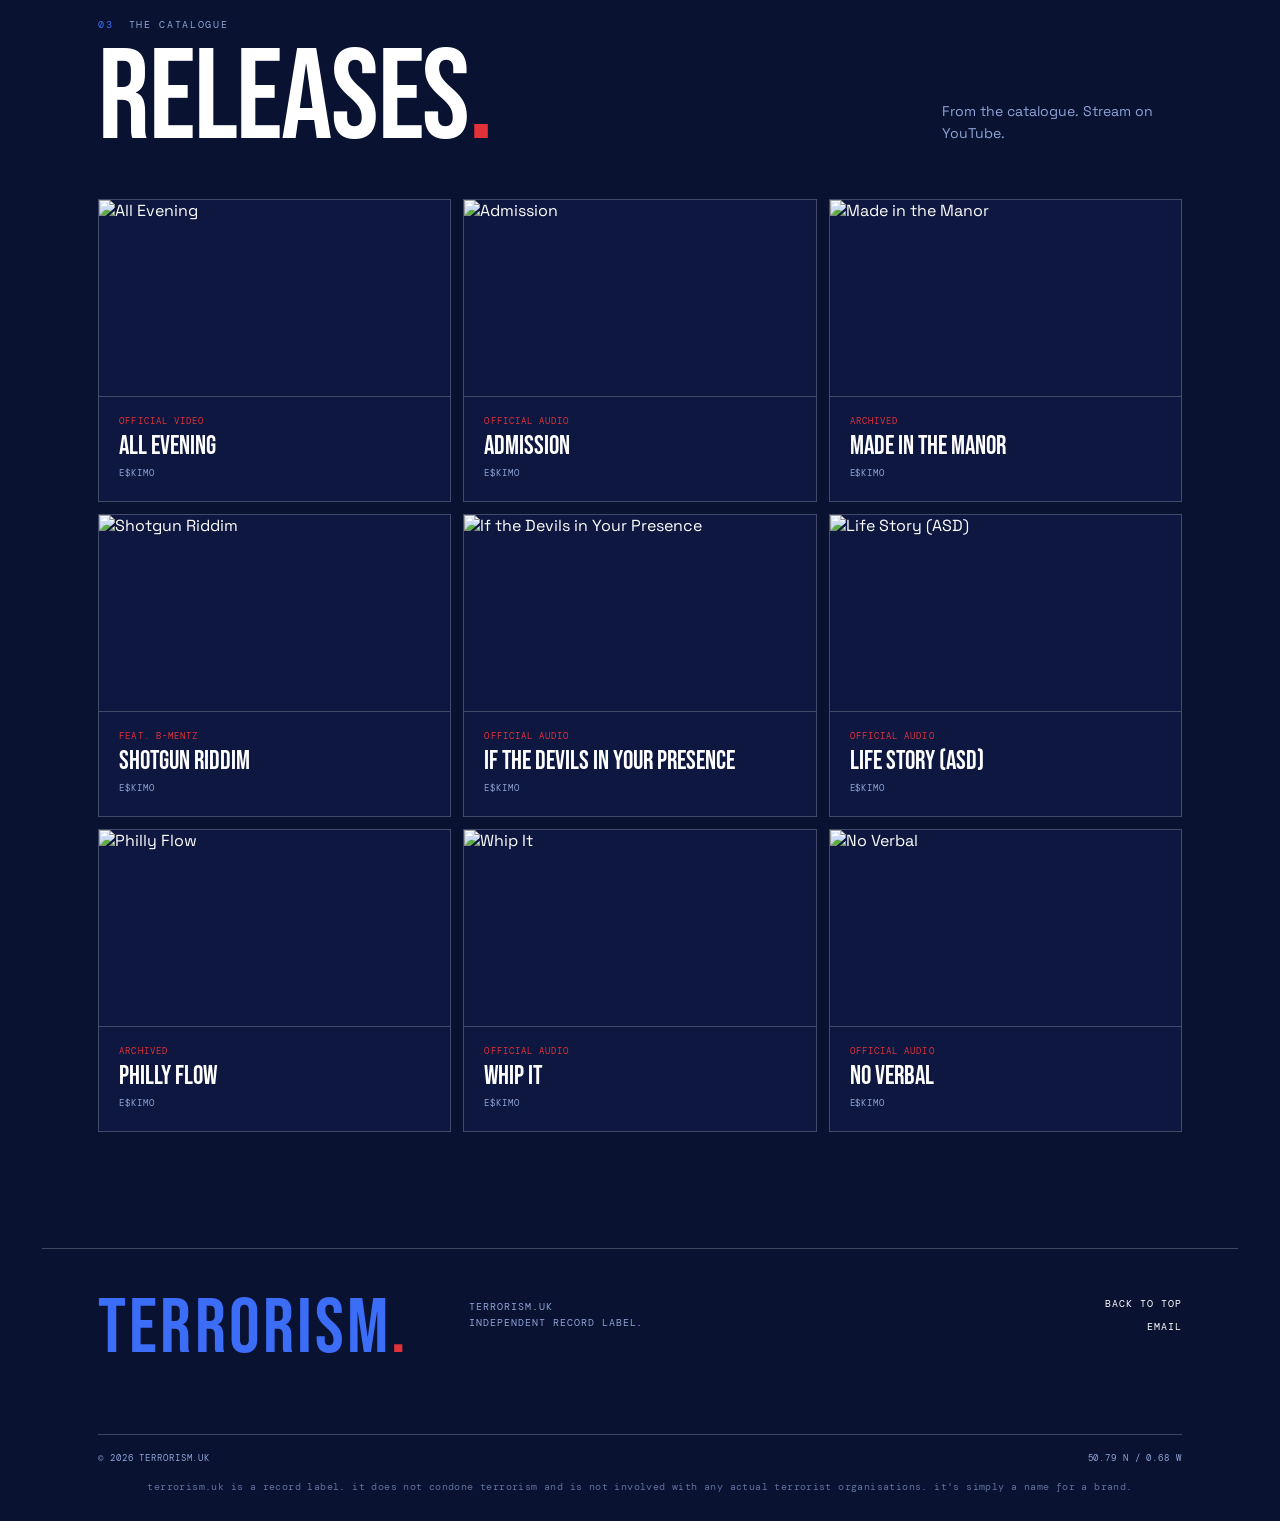
==== commit 4aabfc62: "CHANGED ESKIMO PAGE" ====
--- a/eskimo/index.html
+++ b/eskimo/index.html
@@ -47,8 +47,8 @@
 
             <h1 id="hero-title">
               <span class="hero-title-name">Eskimo</span>
-              <span class="hero-title-location">REAL RAP</span>
-              <span class="hero-title-frequency">FROM THE SOUTH COAST<span>.</span></span>
+              <span class="hero-title-location">BOGGY ON THE MAP</span>
+              <span class="hero-title-frequency">WHITE BOY COUNTY <span>.</span></span>
             </h1>
 
 
--- a/styles.css
+++ b/styles.css
@@ -661,16 +661,15 @@
 }
 
 .footer-disclaimer {
-  margin: 22px 0 0;
-  padding-top: 17px;
-  border-top: 1px solid var(--line);
+  margin: 14px 0 0;
   color: var(--muted);
   font-family: var(--mono);
-  font-size: 0.52rem;
+  font-size: 0.62rem;
   letter-spacing: 0.04em;
-  line-height: 1.7;
+  line-height: 1.6;
+  text-align: center;
   text-transform: none;
-  opacity: 0.75;
+  opacity: 0.65;
 }
 
 :focus-visible {
@@ -1259,8 +1258,4 @@
     justify-content: center;
     text-align: center;
   }
-
-  .footer-disclaimer {
-    text-align: center;
-  }
-}
+}
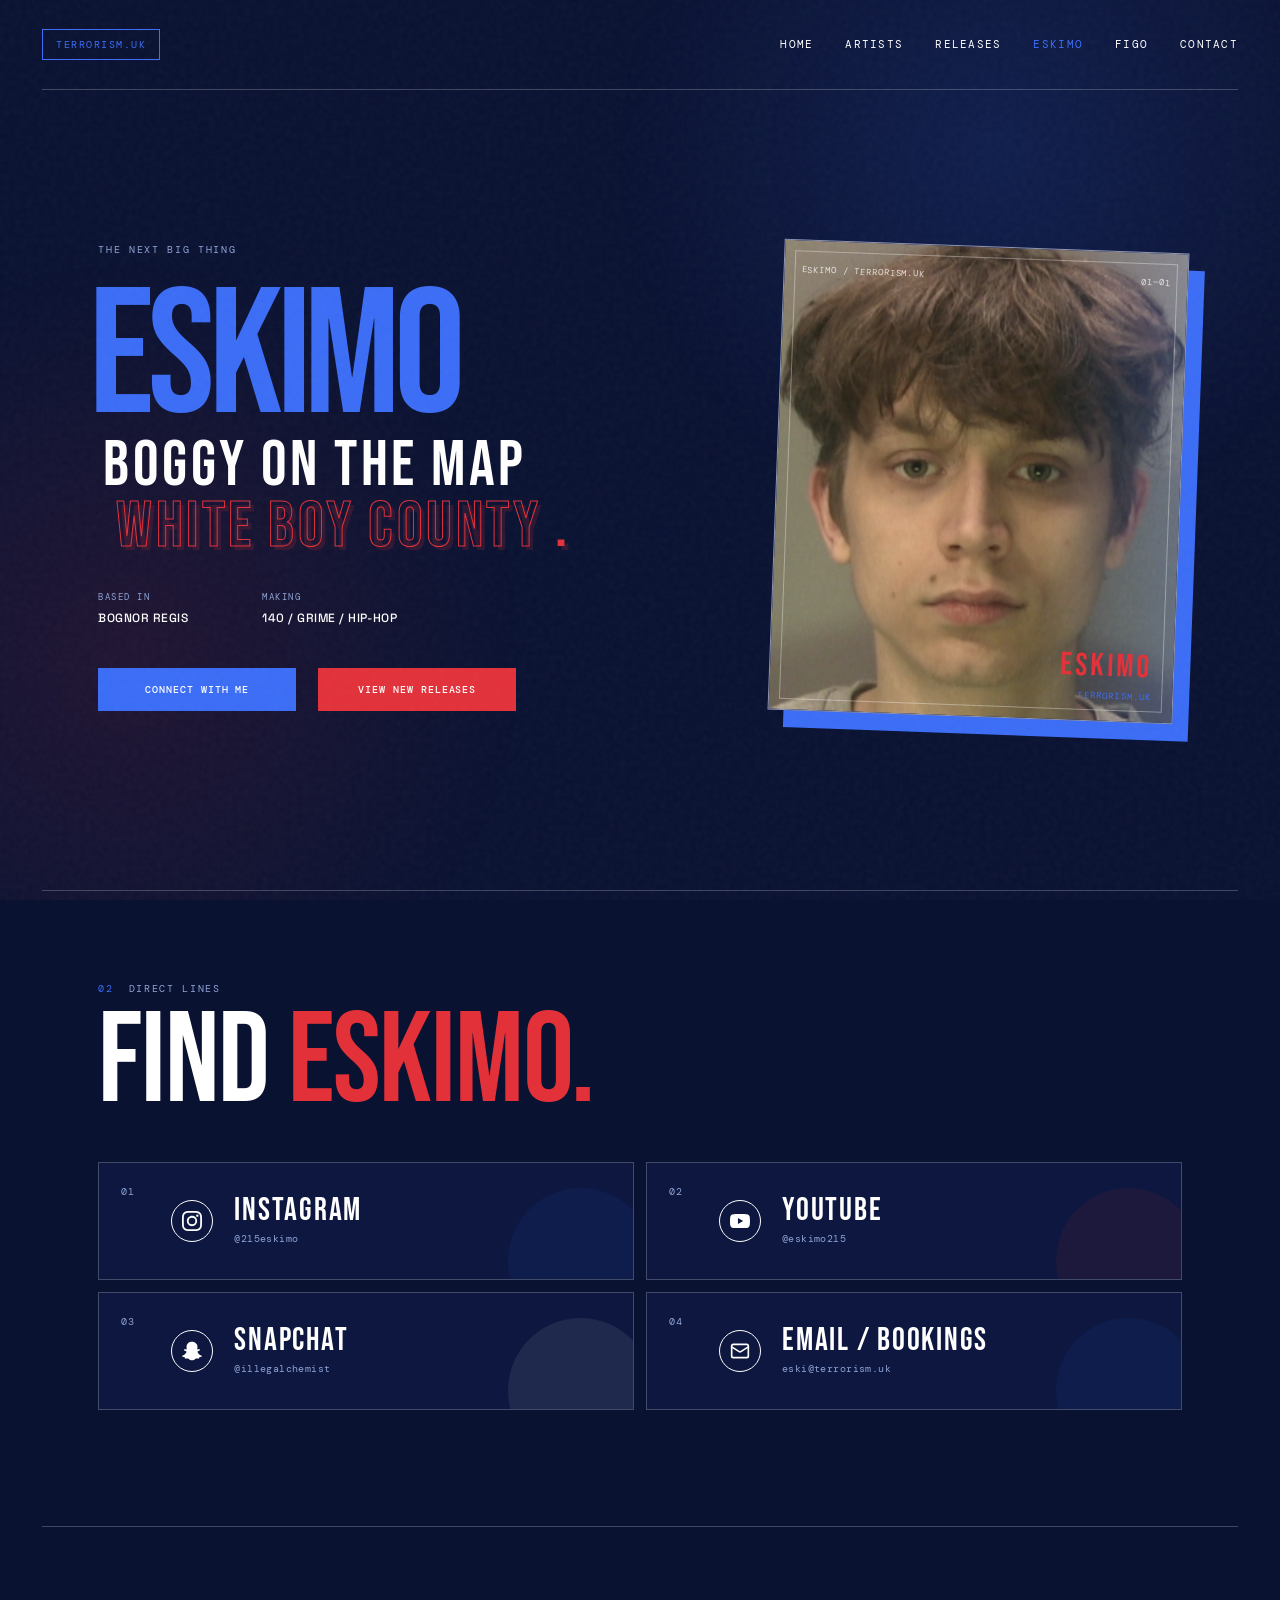
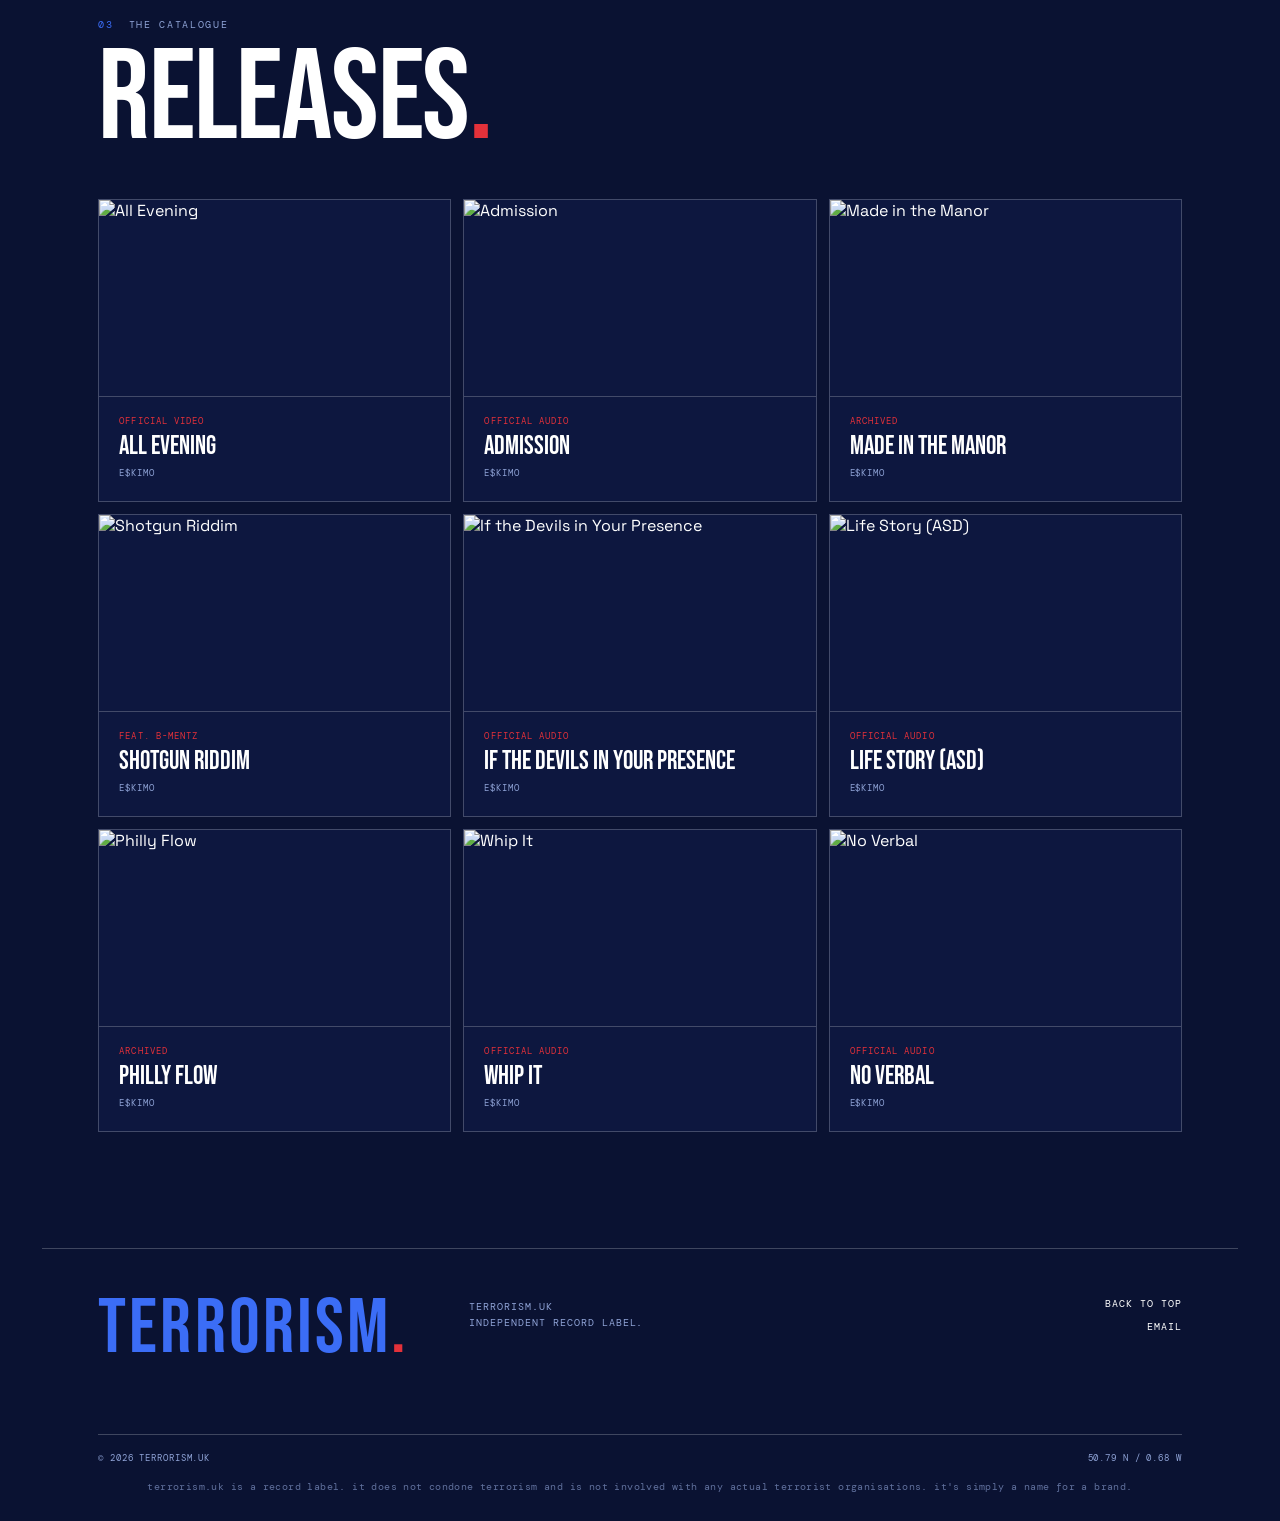
==== commit cf761fcc: "FIXED ESKIMO PAGE AGAIN BRUH" ====
--- a/eskimo/index.html
+++ b/eskimo/index.html
@@ -180,9 +180,6 @@
               <p class="eyebrow"><span>03</span> The catalogue</p>
               <h2 id="releases-title">Releases<em>.</em></h2>
             </div>
-            <p class="section-intro">
-              From the catalogue. Stream on YouTube.
-            </p>
           </div>
 
           <div class="releases-grid">
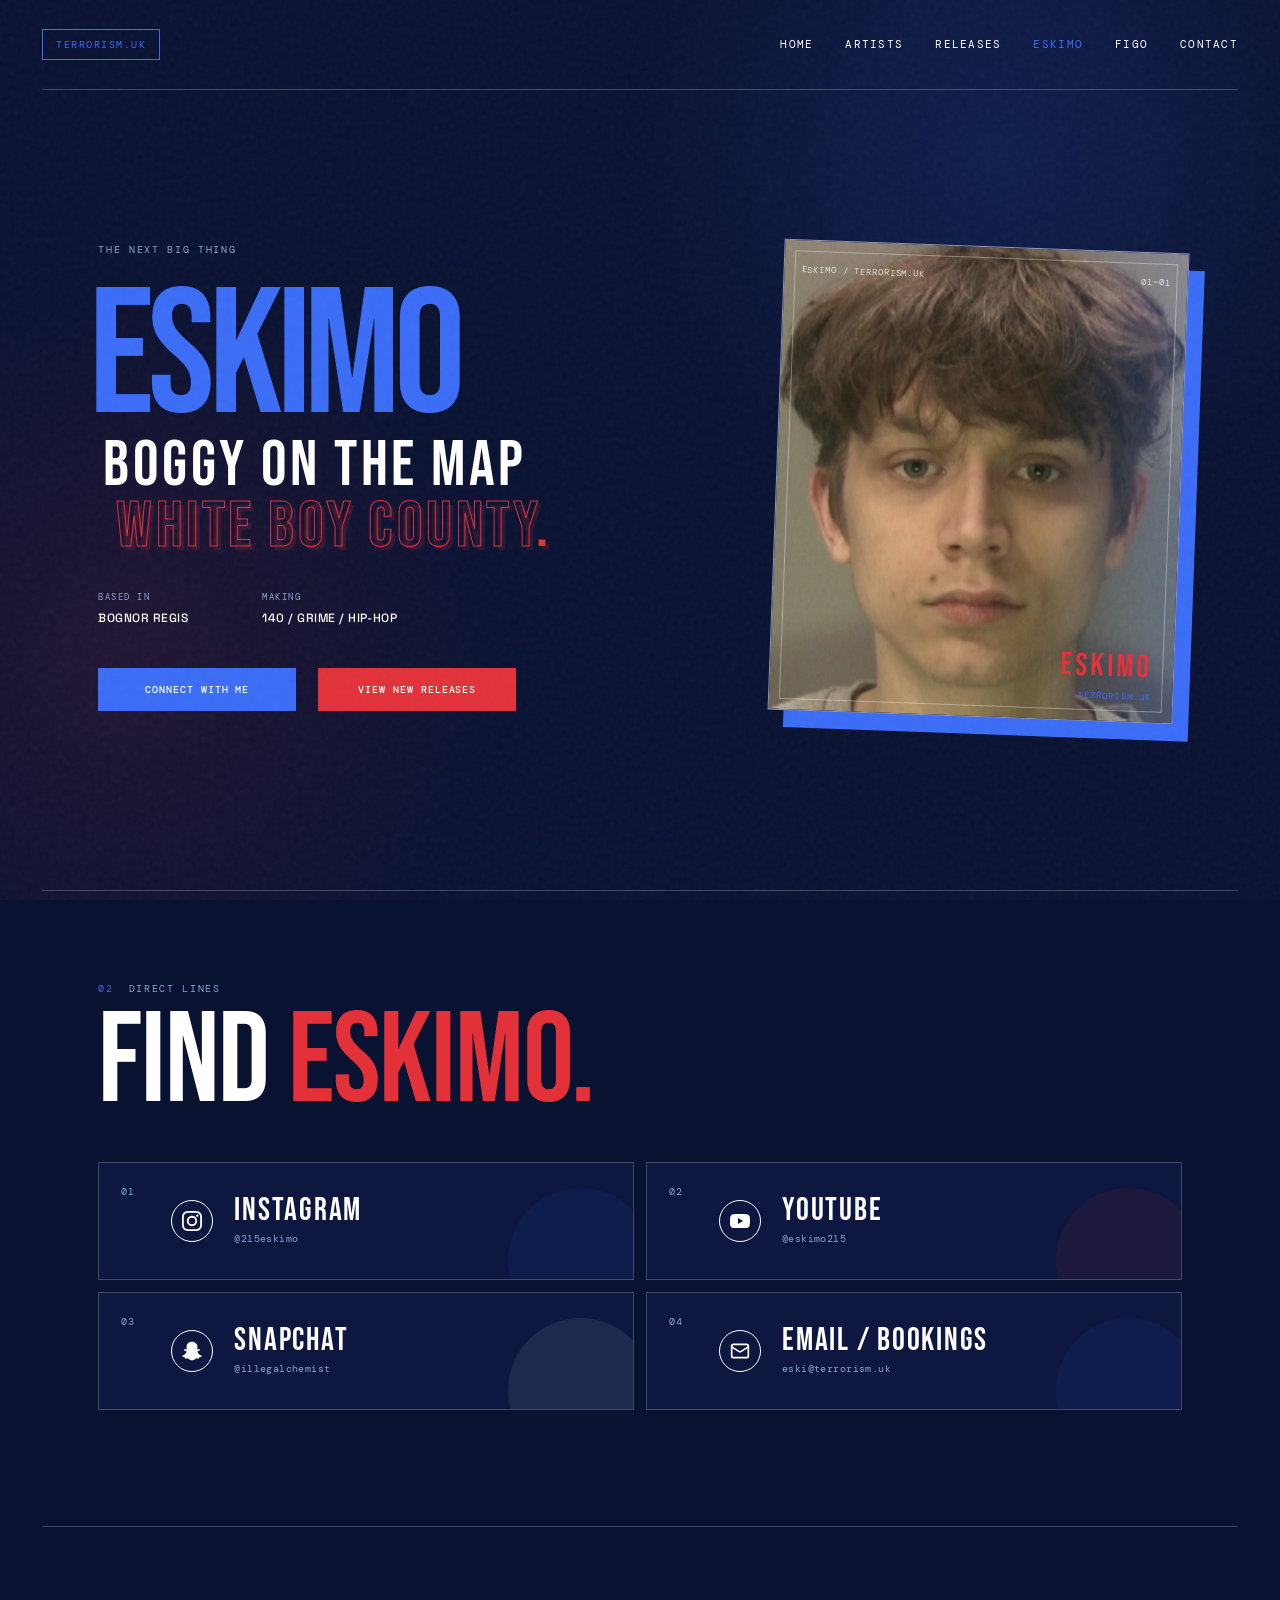
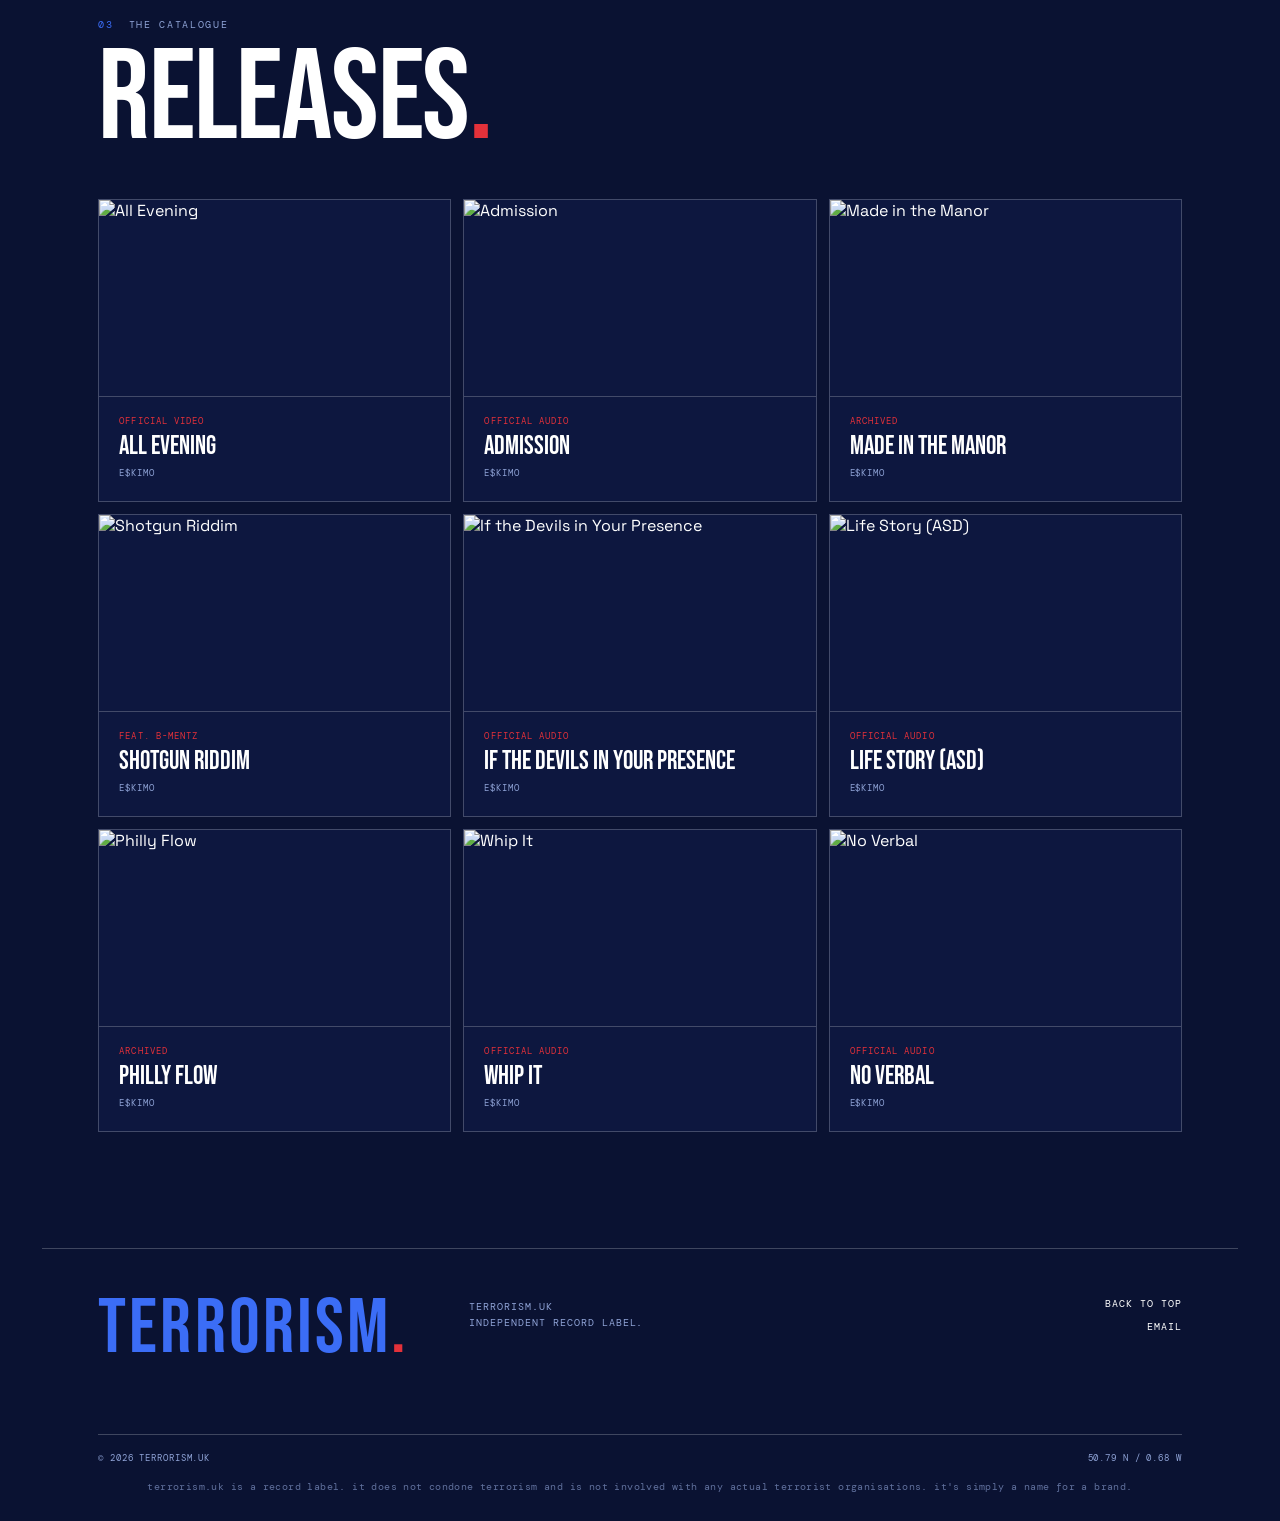
==== commit 81f7fabe: "AGAUBABABA" ====
--- a/eskimo/index.html
+++ b/eskimo/index.html
@@ -48,7 +48,7 @@
             <h1 id="hero-title">
               <span class="hero-title-name">Eskimo</span>
               <span class="hero-title-location">BOGGY ON THE MAP</span>
-              <span class="hero-title-frequency">WHITE BOY COUNTY <span>.</span></span>
+              <span class="hero-title-frequency">WHITE BOY COUNTY<span>.</span></span>
             </h1>
 
 
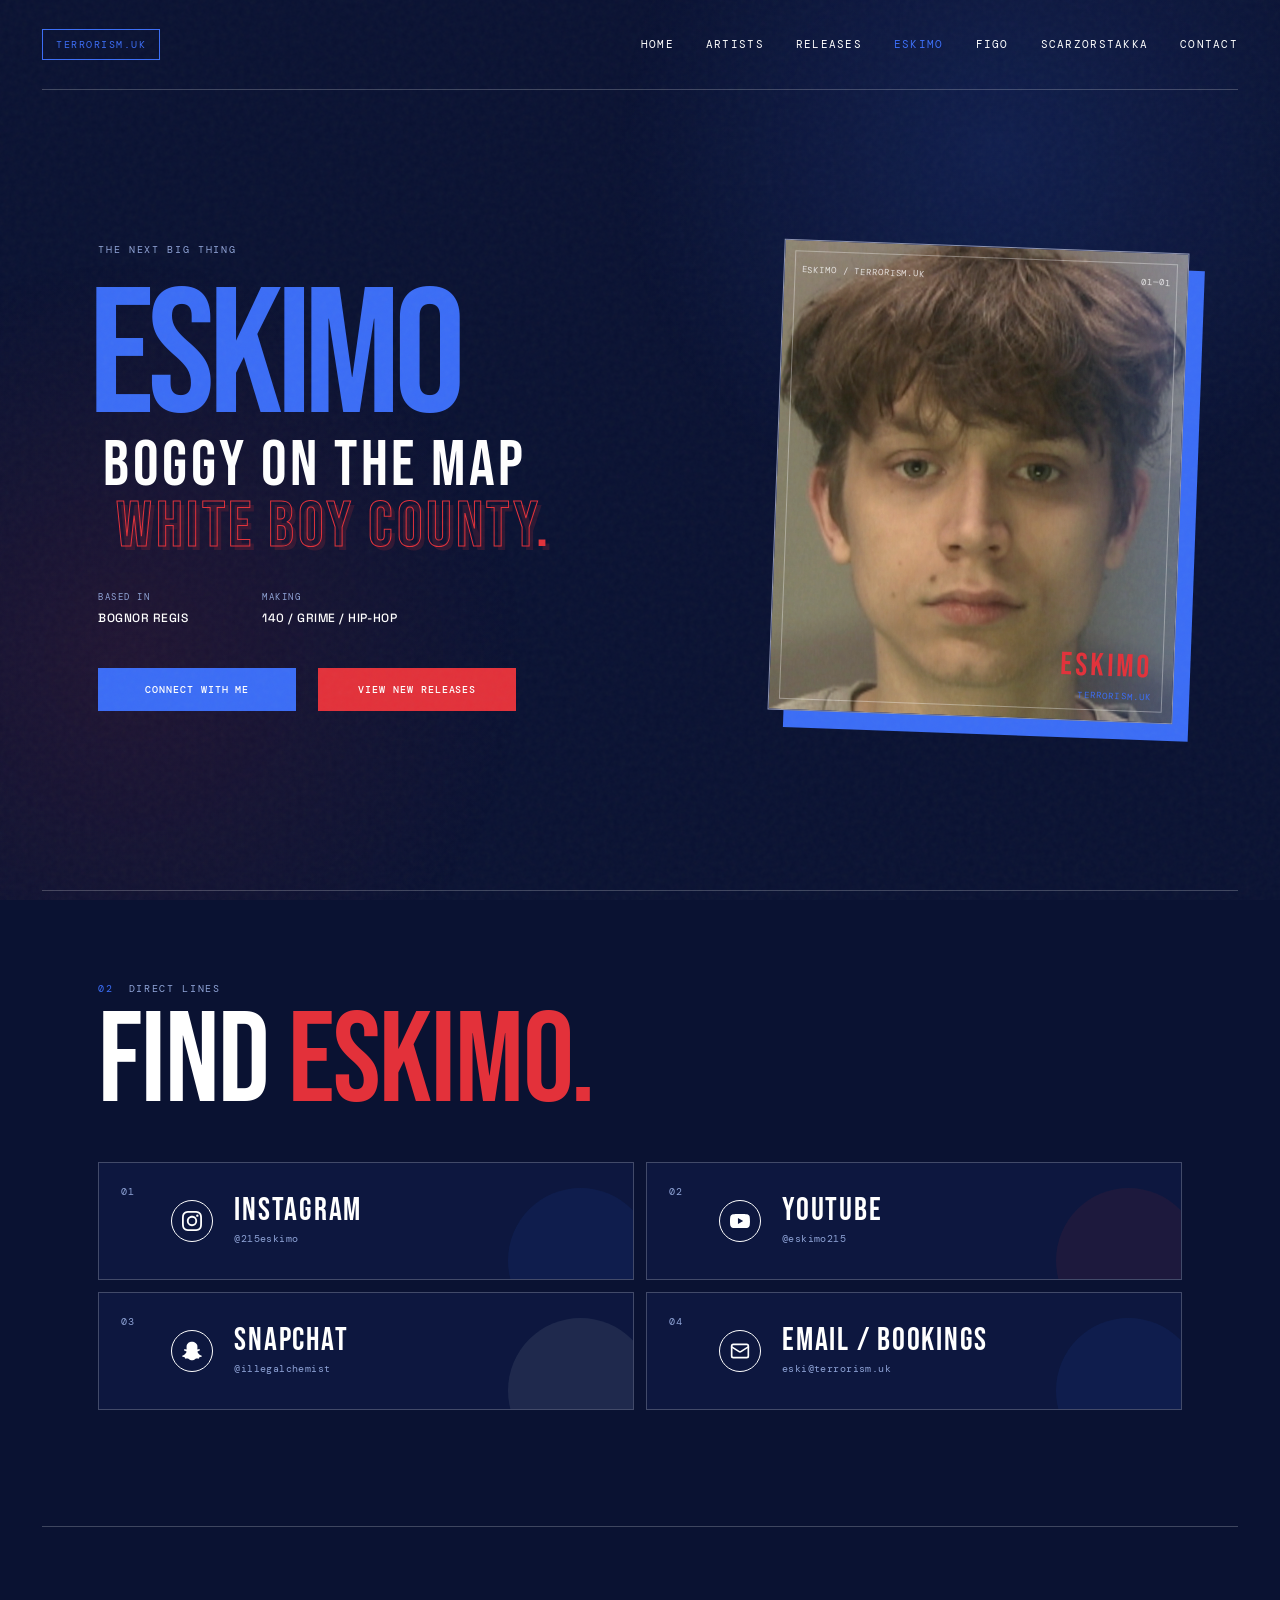
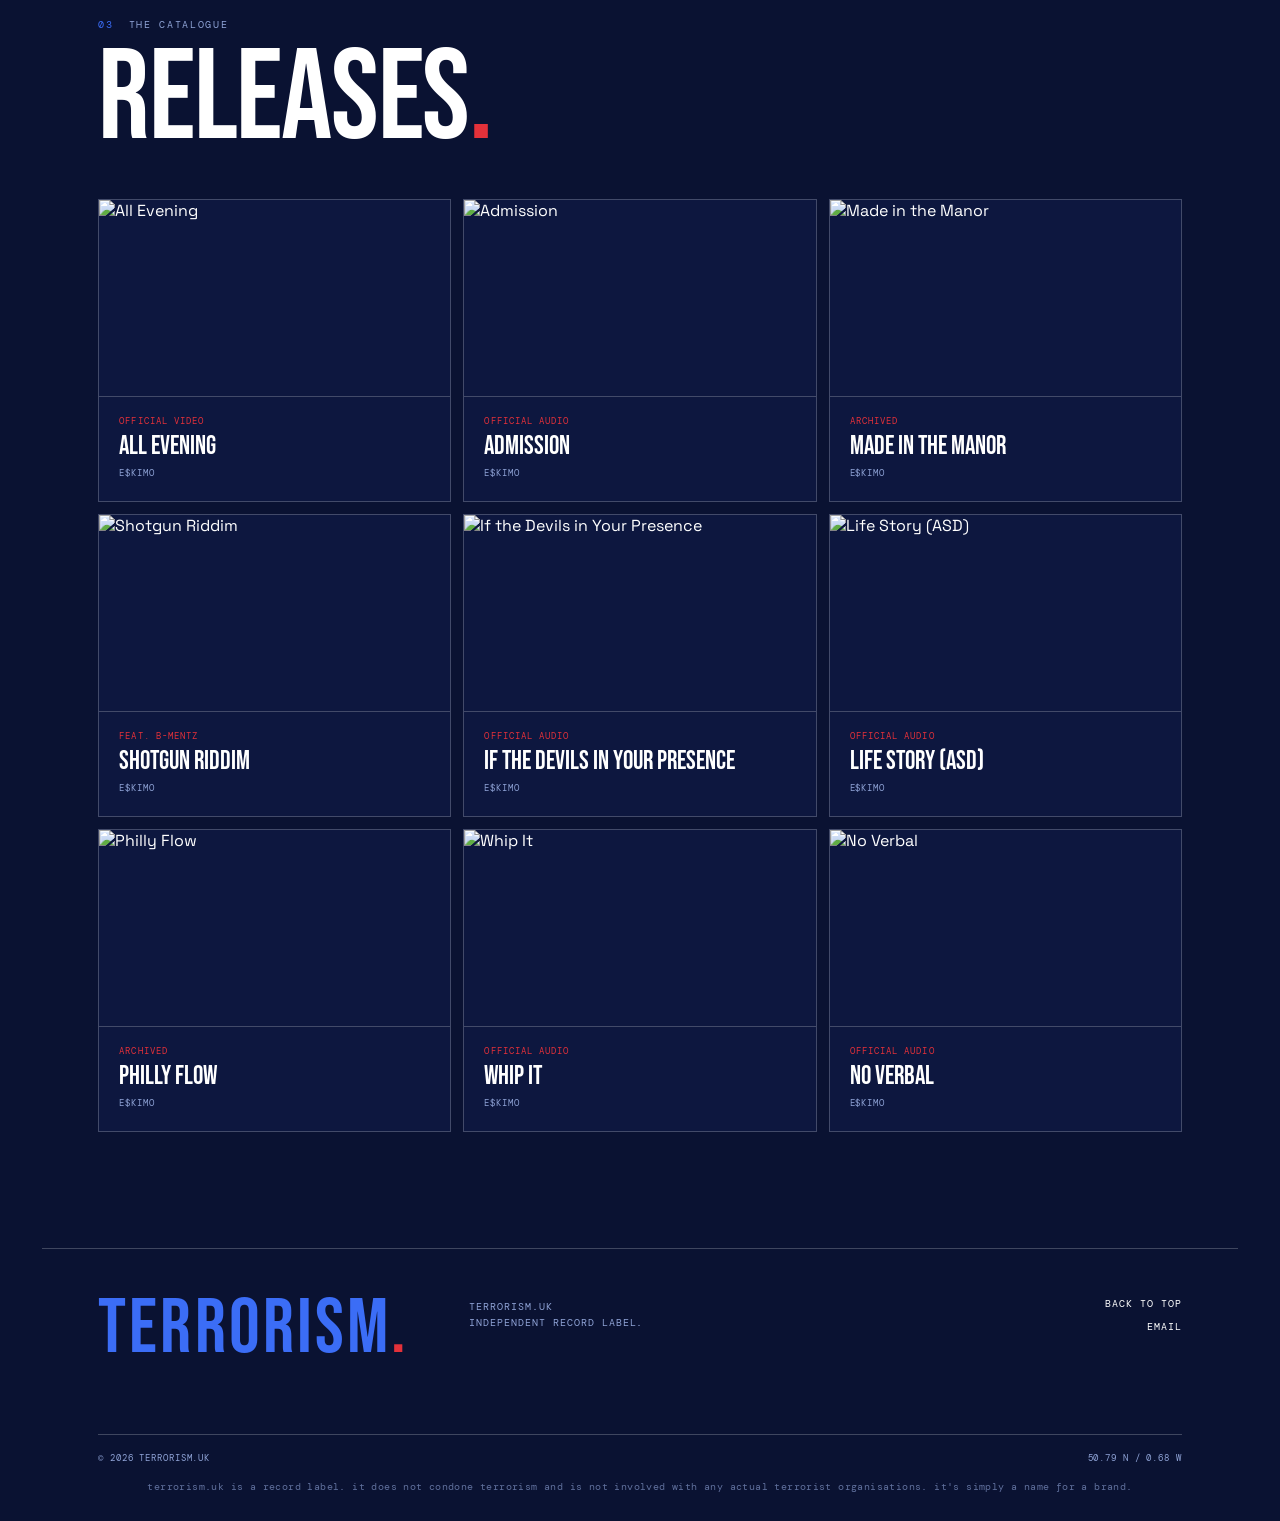
==== commit 6ffc885e: "ADDED SKARZ" ====
--- a/eskimo/index.html
+++ b/eskimo/index.html
@@ -36,6 +36,7 @@
           <a href="../#releases">Releases</a>
           <a href="../eskimo/" aria-current="page">Eskimo</a>
           <a href="../figo/">Figo</a>
+          <a href="../scarzorstakka/">Scarzorstakka</a>
           <a href="mailto:admin@terrorism.uk">Contact</a>
         </nav>
       </header>
--- a/styles.css
+++ b/styles.css
@@ -1259,3 +1259,9 @@
     text-align: center;
   }
 }
+
+@media (min-width: 781px) {
+  .hero-title-long .hero-title-name {
+    font-size: clamp(3.6rem, 8vw, 8rem);
+  }
+}
